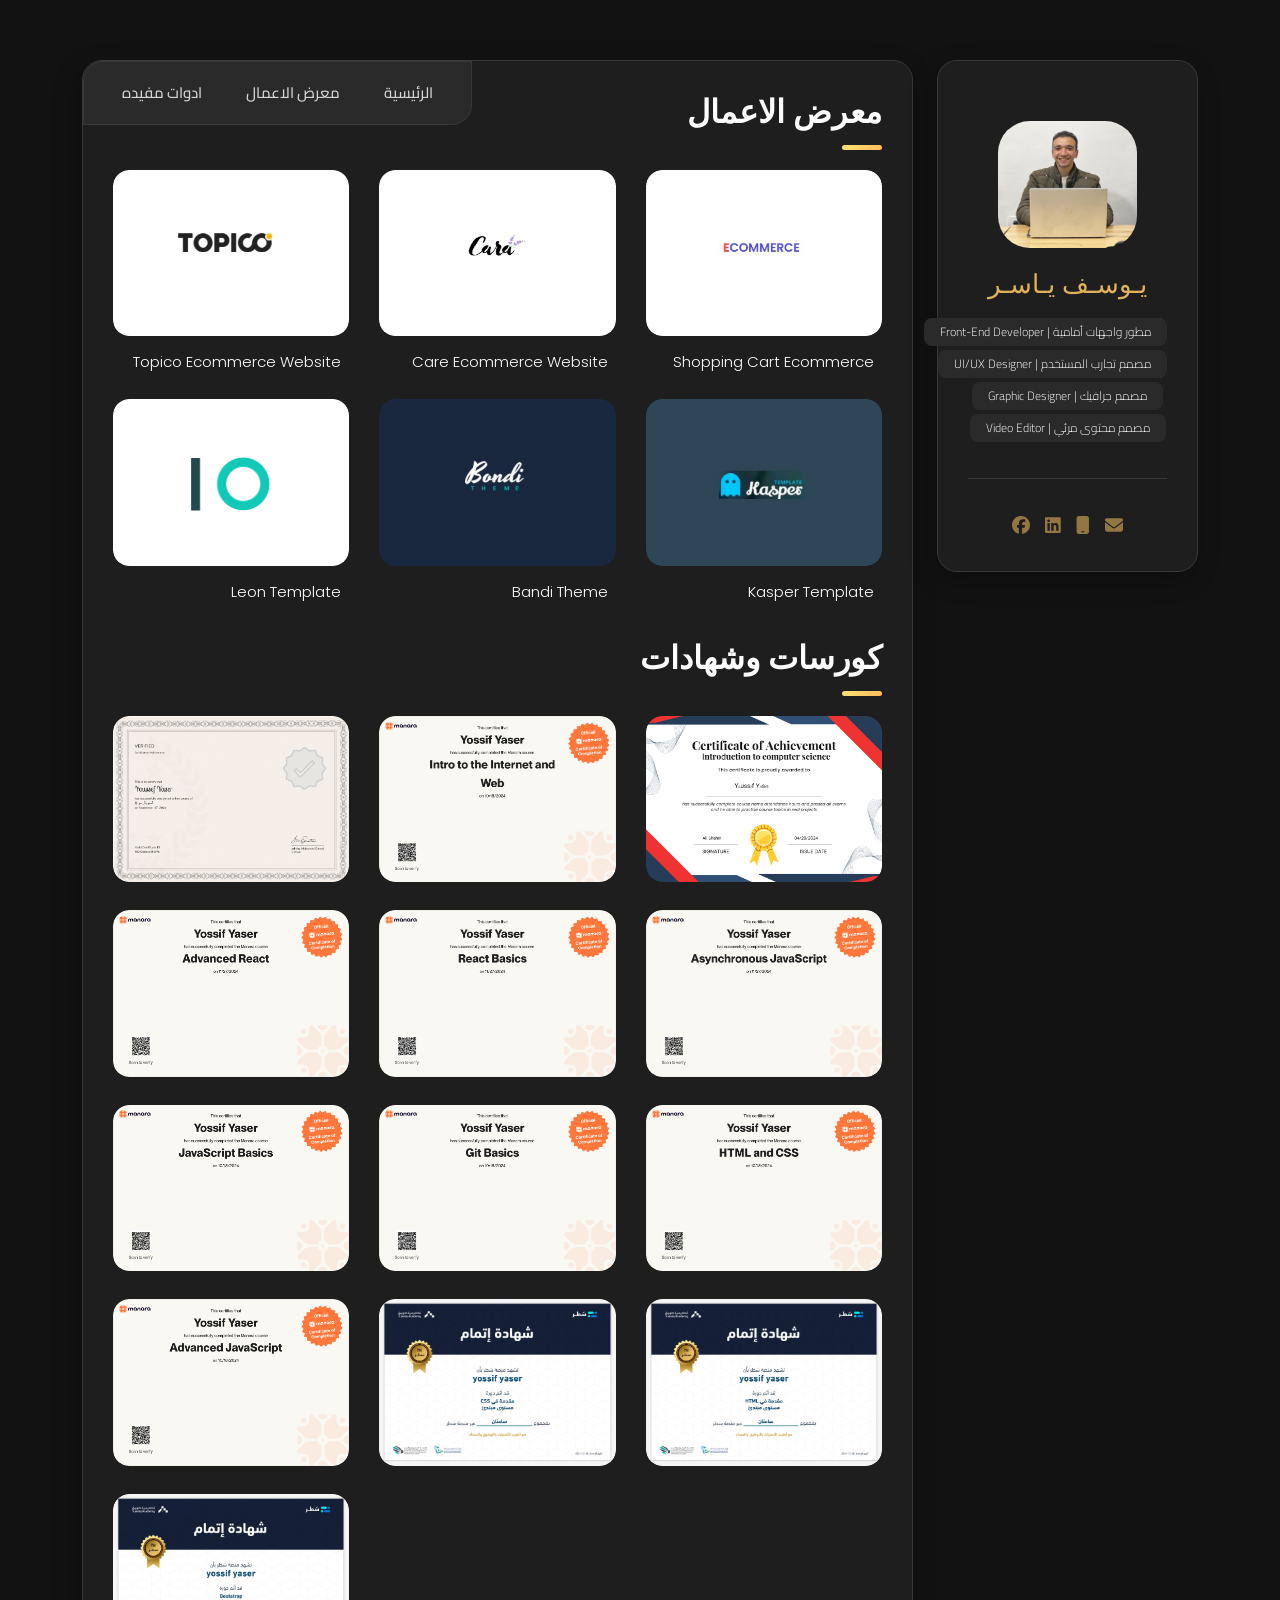
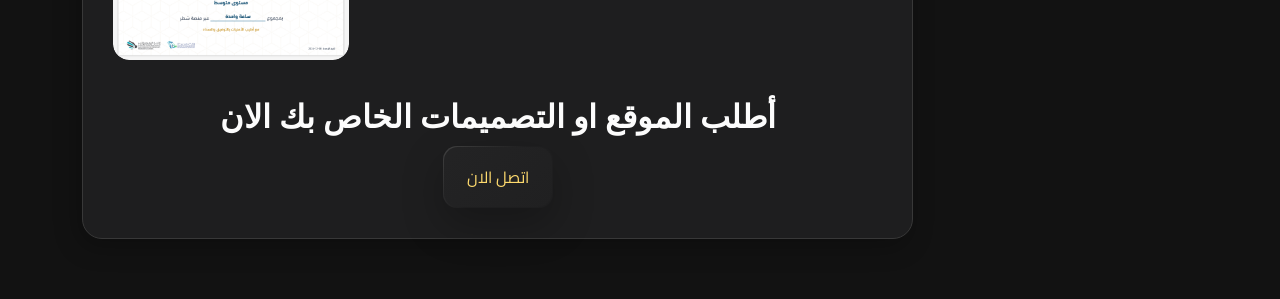
==== business.html @ 5dd6d11e "Add files via upload" ====
﻿<!DOCTYPE html>
<html lang="ar" dir="rtl">
  <head>
    <meta charset="utf-8" />
    <title>Yossif Yaser | معرض الاعمال</title>

    <!-- Google tag (gtag.js) -->
    <script
      async
      src="https://www.googletagmanager.com/gtag/js?id=G-1BY23PVXMT"
    ></script>
    <script>
      window.dataLayer = window.dataLayer || [];

      function gtag() {
        dataLayer.push(arguments);
      }
      gtag("js", new Date());
      gtag("config", "G-1BY23PVXMT");
    </script>
    <!-- Meta Data -->
    <meta http-equiv="X-UA-Compatible" content="IE=edge" />
    <meta
      name="viewport"
      content="width=device-width, initial-scale=1, shrink-to-fit=no"
    />
    <meta name="format-detection" content="telephone=no" />
    <meta name="format-detection" content="address=no" />
    <meta name="author" content="ArtTemplate" />
    <meta name="description" content="vCard" />

    <!-- Open Graph data -->
    <meta property="og:title" content="ArtTemplate" />
    <meta property="og:type" content="website" />
    <meta property="og:url" content="your url website" />
    <meta property="og:image" content="assets/images/social.jpg" />
    <meta property="og:description" content="vCard" />
    <meta property="og:site_name" content="vCard" />

    <!-- Styles -->
    <link
      rel="stylesheet"
      type="text/css"
      href="assets/styles/vendors/bootstrap.rtl.min.css"
    />
    <link rel="stylesheet" type="text/css" href="assets/styles/style.css" />
    <link rel="stylesheet" type="text/css" href="assets/styles/style-rtl.css" />
    <link rel="stylesheet" href="assets/styles/all.css" />
    <link
      rel="shortcut icon"
      href="images/IMG-20240228-WA0059.jpg"
      type="image/x-icon"
    />

    <link rel="preconnect" href="https://fonts.googleapis.com" />
    <link rel="preconnect" href="https://fonts.gstatic.com" crossorigin />
    <link
      href="https://fonts.googleapis.com/css2?family=Cairo:wght@200..1000&display=swap"
      rel="stylesheet"
    />

    <style>
      * {
        font-family: "Cairo", sans-serif;
        font-optical-sizing: auto;
        font-weight: 600;
        font-style: normal;
        font-variation-settings: "slnt" 0;
      }
    </style>
  </head>
  <body>
    <main class="main">
      <div class="container gutter-top gutter-bottom">
        <div class="row sticky-parent">
          <!-- Sidebar -->
          <aside class="col-12 col-md-12 col-xl-3">
            <div class="sidebar box-outer sticky-column">
              <!-- My photo -->
              <div class="sidebar__base-info">
                <figure class="avatar-box">
                  <img src="images/IMG-20240228-WA0059.jpg" alt="يوسف ياسر" />
                </figure>

                <div class="text-xl-center">
                  <h3
                    class="title title--h3 sidebar__name"
                    style="color: #e0b25c"
                  >
                    يـوسـف يـاسـر
                  </h3>
                  <div class="badge mb-1">
                    مطور واجهات أمامية | Front-End Developer
                  </div>
                  <div class="badge mb-1">
                    مصمم تجارب المستخدم | UI/UX Designer
                  </div>
                  <div class="badge mb-1">مصمم جرافيك | Graphic Designer</div>
                  <div class="badge mb-1">مصمم محتوى مرئي | Video Editor</div>
                </div>
                <button
                  class="btn btn--small btn--icon-right sidebar__btn js-btn-toggle"
                >
                  <span> عرض الروابط </span>
                  <i class="fa-solid fa-chevron-down"></i>
                </button>
              </div>

              <div class="sidebar__additional-info js-show">
                <div class="separation"></div>
                <!-- <div class="separation d-xl-none"></div> -->
                <!-- Social -->
                <div class="social">
                  <a class="social__link" href="mailto:jyossif07@gmail.com"
                    ><i class="fa-solid fa-envelope" style="color: #e0b25c"></i
                  ></a>
                  <a class="social__link" href="https://wa.link/6zoz9a"
                    ><i class="fa-solid fa-mobile" style="color: #e0b25c"></i
                  ></a>
                  <a
                    class="social__link"
                    href="https://www.linkedin.com/in/youssef-yaser-16474a268/"
                    ><i class="fa-brands fa-linkedin" style="color: #e0b25c"></i
                  ></a>
                  <a
                    class="social__link"
                    href="https://www.facebook.com/profile.php?id=61563983884343"
                    ><i
                      class="fa-brands fa-facebook"
                      style="color: #e0b25c"
                    ></i>
                  </a>
                </div>
              </div>
            </div>
          </aside>

          <!-- Content -->
          <div class="col-12 col-md-12 col-xl-9">
            <div class="box-outer">
              <!-- Menu -->
              <div class="nav-container">
                <ul class="nav">
                  <li class="nav__item"><a href="index.html">الرئيسية</a></li>
                  <li class="nav__item">
                    <a href="business.html">معرض الاعمال</a>
                  </li>
                  <li class="nav__item">
                    <a href="useful.html">ادوات مفيده</a>
                  </li>
                  <!-- <li class="nav__item"><a href="blog.html">المدونة</a></li> -->
                </ul>
              </div>

              <!-- About -->
              <div class="pb-0 pb-sm-2">
                <h1 class="title title--h1 title__separate">معرض الاعمال</h1>
                <div
                  class="gallery-grid js-masonry js-filter-container"
                  style="position: relative; height: 761.952px"
                >
                  <div
                    class="gutter-sizer"
                    style="position: absolute; left: 0px; top: 0px"
                  ></div>
                  <!-- Item 1 -->
                  <div class="gallery-grid__item category-design">
                    <a
                      href="https://youssefyaser11.github.io/Topico-Ecommerce-Website/"
                    >
                      <div class="gallery-grid__image-wrap">
                        <img
                          class="gallery-grid__image cover ls-is-cached lazyloaded"
                          src="images/Screenshot_25-11-2024_152936_youssefyaser11.github.io.jpeg"
                          alt="Topico Ecommerce Website"
                        />
                      </div>
                      <div class="gallery-grid__caption">
                        <h3 class="title gallery-grid__title">
                          Topico Ecommerce Website
                        </h3>
                      </div>
                    </a>
                  </div>
                  <!-- Item 1 -->
                  <div class="gallery-grid__item category-design">
                    <a
                      href="https://youssefyaser11.github.io/e-commerce-website-/"
                    >
                      <div class="gallery-grid__image-wrap">
                        <img
                          class="gallery-grid__image cover ls-is-cached lazyloaded"
                          src="./images/logo.png"
                          alt="Care E-commerce Website"
                        />
                      </div>
                      <div class="gallery-grid__caption">
                        <h3 class="title gallery-grid__title">
                          Care Ecommerce Website
                        </h3>
                      </div>
                    </a>
                  </div>
                  <!-- Item 1 -->
                  <div class="gallery-grid__item category-design">
                    <a href="https://youssefyaser11.github.io/shopping-cart/">
                      <div class="gallery-grid__image-wrap">
                        <img
                          class="gallery-grid__image cover ls-is-cached lazyloaded"
                          src="./images/Screenshot_25-11-2024_153836_youssefyaser11.github.io.jpeg"
                          alt="Shopping Cart Ecommerce"
                        />
                      </div>
                      <div class="gallery-grid__caption">
                        <h3 class="title gallery-grid__title">
                          Shopping Cart Ecommerce
                        </h3>
                      </div>
                    </a>
                  </div>
                  <!-- Item 1 -->
                  <div class="gallery-grid__item category-design">
                    <a
                      href="https://youssefyaser11.github.io/Html-and-Css-template-one/"
                    >
                      <div class="gallery-grid__image-wrap">
                        <img
                          class="gallery-grid__image cover ls-is-cached lazyloaded"
                          src="./images/lofago.png"
                          alt="Leon Template"
                        />
                      </div>
                      <div class="gallery-grid__caption">
                        <h3 class="title gallery-grid__title">Leon Template</h3>
                      </div>
                    </a>
                  </div>
                  <!-- Item 1 -->
                  <div class="gallery-grid__item category-design">
                    <a
                      href="https://youssefyaser11.github.io/Template-With-Bootstrap/"
                    >
                      <div class="gallery-grid__image-wrap">
                        <img
                          class="gallery-grid__image cover ls-is-cached lazyloaded"
                          src="./images/Screenshot_8-12-2024_19555_youssefyaser11.github.io.jpeg"
                          alt="Bandi Theme"
                        />
                      </div>
                      <div class="gallery-grid__caption">
                        <h3 class="title gallery-grid__title">Bandi Theme</h3>
                      </div>
                    </a>
                  </div>
                  <!-- Item 1 -->
                  <div class="gallery-grid__item category-design">
                    <a
                      href="https://youssefyaser11.github.io/Html-and-Css-template-two/"
                    >
                      <div class="gallery-grid__image-wrap">
                        <img
                          class="gallery-grid__image cover ls-is-cached lazyloaded"
                          src="./images/Screenshot_8-12-2024_20020_youssefyaser11.github.io.jpeg"
                          alt="Kasper Template"
                        />
                      </div>
                      <div class="gallery-grid__caption">
                        <h3 class="title gallery-grid__title">
                          Kasper Template
                        </h3>
                      </div>
                    </a>
                  </div>
                </div>
              </div>
              <!-- About -->
              <div class="pb-0 pb-sm-2">
                <h1 class="title title--h1 title__separate">كورسات وشهادات</h1>
                <div
                  class="gallery-grid js-masonry js-filter-container"
                  style="position: relative; height: 761.952px"
                >
                  <div
                    class="gutter-sizer"
                    style="position: absolute; left: 0px; top: 0px"
                  ></div>
                  <!-- Item 1 -->
                  <div class="gallery-grid__item category-design">
                    <a
                      href="images/certificate-1726600254371.jpg"
                      download="true"
                    >
                      <div class="gallery-grid__image-wrap">
                        <img
                          class="gallery-grid__image cover ls-is-cached lazyloaded"
                          src="images/certificate-1726600254371.jpg"
                          alt=""
                        />
                      </div>
                    </a>
                  </div>
                  <!-- Item 1 -->
                  <div class="gallery-grid__item category-design">
                    <a
                      href="images/1729257562-324B573177D714D7.png"
                      download="true"
                    >
                      <div class="gallery-grid__image-wrap">
                        <img
                          class="gallery-grid__image cover ls-is-cached lazyloaded"
                          src="images/1729257562-324B573177D714D7.png"
                          alt=""
                        />
                      </div>
                    </a>
                  </div>
                  <!-- Item 1 -->
                  <div class="gallery-grid__item category-design">
                    <a href="images/Cetificate.jpg.png" download="true">
                      <div class="gallery-grid__image-wrap">
                        <img
                          class="gallery-grid__image cover ls-is-cached lazyloaded"
                          src="images/Cetificate.jpg.png"
                          alt=""
                        />
                      </div>
                    </a>
                  </div>
                  <!-- Item 1 -->
                  <div class="gallery-grid__item category-design">
                    <a
                      href="images/1732730829-D4204AC3B4FE99E3.png"
                      download="true"
                    >
                      <div class="gallery-grid__image-wrap">
                        <img
                          class="gallery-grid__image cover ls-is-cached lazyloaded"
                          src="images/1732730829-D4204AC3B4FE99E3.png"
                          alt=""
                        />
                      </div>
                    </a>
                  </div>
                  <!-- Item 1 -->
                  <div class="gallery-grid__item category-design">
                    <a
                      href="images/1732730836-D8220F4CFAC48092.png"
                      download="true"
                    >
                      <div class="gallery-grid__image-wrap">
                        <img
                          class="gallery-grid__image cover ls-is-cached lazyloaded"
                          src="images/1732730836-D8220F4CFAC48092.png"
                          alt=""
                        />
                      </div>
                    </a>
                  </div>
                  <!-- Item 1 -->
                  <div class="gallery-grid__item category-design">
                    <a
                      href="images/1732730844-80A70A3ACD04CD51.png"
                      download="true"
                    >
                      <div class="gallery-grid__image-wrap">
                        <img
                          class="gallery-grid__image cover ls-is-cached lazyloaded"
                          src="images/1732730844-80A70A3ACD04CD51.png"
                          alt=""
                        />
                      </div>
                    </a>
                  </div>
                  <!-- Item 1 -->
                  <div class="gallery-grid__item category-design">
                    <a
                      href="images/1732730850-55E0F701FCB40806.png"
                      download="true"
                    >
                      <div class="gallery-grid__image-wrap">
                        <img
                          class="gallery-grid__image cover ls-is-cached lazyloaded"
                          src="images/1732730850-55E0F701FCB40806.png"
                          alt=""
                        />
                      </div>
                    </a>
                  </div>
                  <!-- Item 1 -->
                  <div class="gallery-grid__item category-design">
                    <a
                      href="images/1732730859-5D35369997E27829.png"
                      download="true"
                    >
                      <div class="gallery-grid__image-wrap">
                        <img
                          class="gallery-grid__image cover ls-is-cached lazyloaded"
                          src="images/1732730859-5D35369997E27829.png"
                          alt=""
                        />
                      </div>
                    </a>
                  </div>
                  <!-- Item 1 -->
                  <div class="gallery-grid__item category-design">
                    <a
                      href="images/1732730865-9D73D9E335749D7F.png"
                      download="true"
                    >
                      <div class="gallery-grid__image-wrap">
                        <img
                          class="gallery-grid__image cover ls-is-cached lazyloaded"
                          src="images/1732730865-9D73D9E335749D7F.png"
                          alt=""
                        />
                      </div>
                    </a>
                  </div>
                  <!-- Item 1 -->
                  <div class="gallery-grid__item category-design">
                    <a
                      href="images/1732733032-557DEE698CDEE76F.png"
                      download="true"
                    >
                      <div class="gallery-grid__image-wrap">
                        <img
                          class="gallery-grid__image cover ls-is-cached lazyloaded"
                          src="images/1732733032-557DEE698CDEE76F.png"
                          alt=""
                        />
                      </div>
                    </a>
                  </div>
                  <!-- Item 1 -->
                  <div class="gallery-grid__item category-design">
                    <a href="images/certificate (1).png" download="true">
                      <div class="gallery-grid__image-wrap">
                        <img
                          class="gallery-grid__image cover ls-is-cached lazyloaded"
                          src="images/certificate (1).png"
                          alt=""
                        />
                      </div>
                    </a>
                  </div>
                  <!-- Item 1 -->
                  <div class="gallery-grid__item category-design">
                    <a href="images/certificate (2).png" download="true">
                      <div class="gallery-grid__image-wrap">
                        <img
                          class="gallery-grid__image cover ls-is-cached lazyloaded"
                          src="images/certificate (2).png"
                          alt=""
                        />
                      </div>
                    </a>
                  </div>
                  <!-- Item 1 -->
                  <div class="gallery-grid__item category-design">
                    <a href="images/certificate.png" download="true">
                      <div class="gallery-grid__image-wrap">
                        <img
                          class="gallery-grid__image cover ls-is-cached lazyloaded"
                          src="images/certificate.png"
                          alt=""
                        />
                      </div>
                    </a>
                  </div>
                </div>
              </div>
              <section class="order section__spacing text-center reveal">
                <div class="container">
                  <div class="content">
                    <h2 class="heading mb-2 font-family-bold">
                      أطلب الموقع او التصميمات الخاص بك الان
                    </h2>
                    <a href="https://wa.link/6zoz9a" class="btn">اتصل الان</a>
                  </div>
                </div>
              </section>
            </div>
          </div>
        </div>
      </div>
    </main>
    <!-- JavaScripts -->
    <script src="assets/js/jquery-3.4.1.min.js"></script>
    <script src="assets/js/plugins.min.js"></script>
    <script src="assets/js/common.js"></script>
    <script src="assets/js/all.min.js"></script>
  </body>
</html>
---- assets/styles/style.css ----
/* ------------------------------------------------
 Author: ArtStyles (Art)
 
 Template Name: vCard
 version: 1.1.0
------------------------------------------------ */

/* ------------------------------------------------
 
 - Vendors
 - Font Icons
 - Variables
 - General Styles
 - Typography
 - Form
 - Button
 - Sidebar
 - Sections
 - Navbar
 - Popup
 - Cases
 - Clients
 - Contact
 - Portfolio
 - News
 - Single news
 - Single project
 - Testimonials
 - Timeline
 - Footer
 - Other
 
------------------------------------------------ */

@import url("vendors/swiper.min.css");
@import url("vendors/simplebar.min.css");
@import url("vendors/magnific-popup.css");
@import url("vendors/photoswipe.css");
@import url("vendors/default-skin.css");
@import url("../icons/style-custome-icons.css");
@import url("../icons/feather.css");
@import url("https://fonts.googleapis.com/css2?family=Poppins:wght@300;400;500;600&display=swap");
:root {
    --font-family: 'Poppins', sans-serif;
    --font-base-size: 15px;
    --font-mobile-size: 14px;
    --color-heading: #FCFCFC;
    --color-paragraph: #D6D6D6;
    --color-border: #383838;
    --color-bg: #121212;
    --color-surface-1: #1e1e1f;
    --color-surface-2: #2a2a2b;
    --color-surface-3: #202021;
    --color-accent: #FFDB6E;
    --color-error: #B84C4C;
    --color-gradient: linear-gradient(137.84deg, #FFDB6E 26.31%, #FFBC5E 93.75%);
    --color-gradient-soft: linear-gradient(135deg, rgba(255, 218, 109, 0.0375) 0%, rgba(255, 189, 94, 0) 100%), #1E1E1F;
    --color-gradient-text: linear-gradient(90deg, #FFDB6E, #FFBC5E);
    --color-gradient-border: linear-gradient(155deg, #FFDA6D 0%, rgba(255, 191, 96, 0) 50%);
    --color-gradient-border-gray: linear-gradient(135deg, #404040 0%, rgba(64, 64, 64, 0) 48.44%);
    --color-gradient-gray: linear-gradient(137.84deg, #3F3F40 2.69%, #303030 93.75%);
    --color-gradient-icon: linear-gradient(135deg, rgba(255, 218, 109, 0.25) 0%, rgba(255, 189, 94, 0) 59.86%), #202021;
    --color-btn: linear-gradient(135deg, rgba(45, 45, 46, 0.25) 0%, rgba(27, 27, 28, 0) 100%), #202021;
    --box-shadow-24: -4px 8px 24px rgba(0, 0, 0, 0.25);
    --box-shadow-30: 0px 16px 30px rgba(0, 0, 0, 0.25);
    --box-shadow-40: 0px 16px 40px rgba(0, 0, 0, 0.25);
    --box-shadow-50: 0px 25px 50px rgba(0, 0, 0, 0.15);
    --box-shadow-80: 0px 24px 80px rgba(0, 0, 0, 0.7);
    --radius-32: 32px;
    --radius-20: 20px;
    --radius-18: 18px;
    --radius-16: 16px;
    --radius-14: 14px;
    --radius-12: 12px;
    --radius-8: 8px;
}

/* -----------------------------------------------------------------
    - General Styles
----------------------------------------------------------------- */

*,
::before,
::after {
    background-repeat: no-repeat;
    -webkit-box-sizing: border-box;
    box-sizing: border-box;
}

html {
    -webkit-overflow-scrolling: touch;
    -webkit-box-sizing: border-box;
    box-sizing: border-box;
}

body,
html {
    font-size: 1rem;
    -webkit-text-size-adjust: 100%;
}

body {
    background-color: var(--color-bg);
    color: var(--color-paragraph);
    font-family: var(--font-family);
    font-size: var(--font-base-size);
    font-weight: 300;
    line-height: 1.65;
    min-height: 100vh;
    overflow-x: hidden;
    -ms-overflow-style: scrollbar;
    -webkit-font-smoothing: antialiased;
}

@media only screen and (max-width: 580px) {
    body {
        font-size: var(--font-mobile-size);
        line-height: 1.6;
    }
}

html.is-scroll-disabled body {
    height: 100vh;
    overflow: hidden;
}

@media all and (-ms-high-contrast: none),
(-ms-high-contrast: active) {
    html.is-scroll-disabled {
        overflow: hidden;
    }
}

.no-scroll {
    overflow: hidden;
    -ms-overflow-style: none;
}

.no-scroll-height {
    overflow-x: hidden;
}

.svg-defs {
    position: absolute;
    height: 0;
    width: 0;
}

img {
    max-width: 100%;
    -webkit-user-select: none;
    -moz-user-select: none;
    -ms-user-select: none;
    user-select: none;
}

figure {
    margin: 0;
}

iframe {
    background-color: var(--color-bg);
    border: 0;
    display: block;
    height: 100%;
    width: 100%;
}

.cover {
    -o-object-fit: cover;
    object-fit: cover;
    -o-object-position: center;
    object-position: center;
    font-family: 'object-fit: cover; object-position: center;';
    height: 100%;
    width: 100%;
}

::-moz-selection {
    background: transparent;
    color: var(--color-accent);
}

::selection {
    background: transparent;
    color: var(--color-accent);
}

.scroll-line {
    background: var(--color-gradient);
    height: 0.1875rem;
    position: fixed;
    top: 0;
    width: 0;
    z-index: 3;
}

/* -----------------------------------------------------------------
    - Typography
----------------------------------------------------------------- */

h1,
h2,
h3,
h4,
h5,
h6 {
    color: var(--color-heading);
    font-family: var(--font-family);
    font-weight: 600;
    line-height: 1.3;
}

.title--h1 {
    font-size: 2rem;
    margin-bottom: 1.0625rem;
}

@media only screen and (max-width: 580px) {
    .title--h1 {
        font-size: 1.5rem;
    }
}

.title--h2 {
    font-size: 1.5rem;
    margin-bottom: 1.25rem;
}

@media only screen and (max-width: 580px) {
    .title--h2 {
        font-size: 1.125rem;
    }
}

.title--h3 {
    font-size: 1.125rem;
    margin-bottom: 0.5rem;
}

@media only screen and (max-width: 580px) {
    .title--h3 {
        font-size: 1rem;
    }
}

.title--h4 {
    font-size: 1rem;
    margin-bottom: 0.8125rem;
    font-weight: 500;
}

@media only screen and (max-width: 580px) {
    .title--h4 {
        font-size: 0.875rem;
    }
}

.title--h5 {
    font-size: 0.875rem;
}

@media only screen and (max-width: 580px) {
    .title--h5 {
        font-size: 0.75rem;
    }
}

.title--h6 {
    font-size: 0.75rem;
}

@media only screen and (max-width: 580px) {
    .title--h6 {
        font-size: 0.625rem;
    }
}

.title--center {
    text-align: center;
}

.title--tone {
    background: var(--color-gradient-text);
    -webkit-background-clip: text;
    background-clip: text;
    -webkit-text-fill-color: transparent;
}

.title-icon {
    margin-right: 0.5rem;
    margin-top: -0.25rem;
    height: 2.5rem;
    width: 2.5rem;
}

@media only screen and (max-width: 580px) {
    .title-icon {
        height: 2.08333rem;
        width: 2.08333rem;
    }
}

.title__separate {
    margin-bottom: 2.3125rem;
    position: relative;
}

.title__separate::before {
    content: '';
    background: var(--color-gradient);
    border-radius: 0.5rem;
    height: 0.3125rem;
    position: absolute;
    bottom: -1.0625rem;
    left: 0;
    width: 2.5rem;
    z-index: 1;
}

@media only screen and (max-width: 580px) {
    .title__separate {
        margin-bottom: 1.5rem;
    }
    .title__separate::before {
        height: 0.1875rem;
        bottom: -0.625rem;
        width: 1.875rem;
    }
}

.overhead {
    color: var(--color-paragraph);
    font-size: 0.75rem;
    font-weight: 400;
    display: block;
    opacity: .7;
    text-transform: uppercase;
}

@media only screen and (max-width: 580px) {
    .overhead {
        font-size: 0.6875rem;
    }
}

.text-overflow {
    display: block;
    text-overflow: ellipsis;
    overflow: hidden;
    white-space: nowrap;
}

.block-quote {
    font-size: 1.25rem;
    font-weight: 400;
    font-style: italic;
    margin: 1.8125rem 0;
    position: relative;
    line-height: 1.6;
}

@media only screen and (max-width: 991px) {
    .block-quote {
        padding-left: 3.8125rem;
    }
}

@media only screen and (max-width: 580px) {
    .block-quote {
        font-size: 1.125rem;
        margin: 1rem 0;
        padding-left: 0;
        padding-top: 2.8125rem;
    }
    .block-quote p {
        margin-bottom: 0.5rem;
    }
}

.block-quote::before {
    background-image: url(../icons/icon-quote.svg);
    background-repeat: no-repeat;
    background-position: center;
    background-size: cover;
    content: '';
    height: 1.125rem;
    margin: 0 auto;
    position: absolute;
    top: 0.5rem;
    left: -3.125rem;
    width: 1.6875rem;
}

@media only screen and (max-width: 991px) {
    .block-quote::before {
        left: 0;
    }
}

.block-quote__author {
    font-size: 0.875rem;
    font-style: normal;
    display: block;
    margin-top: 0.5625rem;
    padding-left: 3rem;
    position: relative;
}

@media only screen and (max-width: 580px) {
    .block-quote__author {
        font-size: 0.875rem;
        margin-top: 0;
        padding-left: 2rem;
    }
}

.block-quote__author::before {
    content: '';
    background-color: var(--color-heading);
    height: 0.0625rem;
    margin-bottom: auto;
    margin-top: auto;
    position: absolute;
    top: 0;
    bottom: 0;
    left: 0;
    width: 2rem;
}

@media only screen and (max-width: 580px) {
    .block-quote__author::before {
        width: 1rem;
    }
}

a {
    color: var(--color-accent);
    cursor: pointer;
    text-decoration: none;
}

a:hover {
    outline: none;
}

a.decoration--none {
    text-decoration: none;
}

a.link-gradient {
    background: var(--color-gradient-text);
    -webkit-background-clip: text;
    background-clip: text;
    -webkit-text-fill-color: transparent;
    -webkit-text-decoration-skip: objects;
}

.description {
    color: var(--color-paragraph);
    margin-bottom: 1.875rem;
}

.foreword {
    font-size: 1.125rem;
}

/* Badges */

.badge {
    background: var(--color-surface-2);
    font-size: 0.75rem;
    font-weight: 300;
    border-radius: var(--radius-8);
    padding: 0.5rem 1rem;
}

@media only screen and (max-width: 580px) {
    .badge {
        font-size: 0.6875rem;
        padding: 0.375rem 0.75rem;
    }
}

/* -----------------------------------------------------------------
    - Form
----------------------------------------------------------------- */

.input,
.textarea,
select,
.custom-select {
    background-color: transparent;
    border: 1px solid var(--color-border);
    border-radius: var(--radius-14);
    -webkit-box-shadow: none;
    box-shadow: none;
    color: var(--color-heading);
    font-size: inherit;
    height: auto;
    padding: 0.875rem 1.375rem 0.8125rem;
    position: relative;
    width: 100%;
    -webkit-appearance: none;
    -moz-appearance: none;
    appearance: none;
}

@media only screen and (max-width: 580px) {
    .input,
    .textarea,
    select,
    .custom-select {
        padding: 0.8125rem 1.375rem 0.75rem;
    }
}

.input:focus,
.textarea:focus,
select:focus,
.custom-select:focus {
    background-color: transparent;
    border-color: var(--color-accent);
    color: var(--color-heading);
    -webkit-box-shadow: none;
    box-shadow: none;
    outline: none;
}

.input {
    line-height: inherit;
}

@media all and (-ms-high-contrast: none),
(-ms-high-contrast: active) {
    .input {
        line-height: 0;
    }
}

.input__icon {
    padding-left: 3.375rem;
}

@media only screen and (max-width: 580px) {
    .input__icon {
        padding-left: 2.8125rem;
    }
}

.textarea {
    border-radius: var(--radius-14);
    display: block;
    padding: 0.8125rem 1.1875rem;
    resize: none;
}

.form-group {
    margin-bottom: 2rem;
    position: relative;
}

@media only screen and (max-width: 580px) {
    .form-group {
        margin-bottom: 1.6875rem;
    }
}

.help-block {
    position: absolute;
    font-size: 0.75rem;
    line-height: 1.4;
    padding-top: 0.3125rem;
    padding-left: 0.375rem;
}

@media only screen and (max-width: 580px) {
    .help-block {
        font-size: 0.6875rem;
    }
}

.with-errors {
    color: var(--color-error);
}

.has-error input,
.has-error textarea,
.has-error input:focus,
.has-error textarea:focus {
    border-color: var(--color-error);
}

#validator-contact {
    font-size: 0.875rem;
    margin-top: 1rem;
}

.form-control::-webkit-input-placeholder {
    color: var(--color-paragraph);
    opacity: .5;
}

.form-control:-ms-input-placeholder {
    color: var(--color-paragraph);
    opacity: .5;
}

.form-control::-ms-input-placeholder {
    color: var(--color-paragraph);
    opacity: .5;
}

.form-control::placeholder {
    color: var(--color-paragraph);
    opacity: .5;
}

input:invalid,
textarea:invalid {
    outline: none !important;
}

.form-check-input {
    background: transparent;
    border-color: rgba(244, 244, 244, 0.15);
}

.form-check-input:checked {
    background-color: var(--color-accent);
    border-color: var(--color-accent);
}

.form-check-input:checked[type=checkbox] {
    background-image: url("data:image/svg+xml,%3csvg xmlns='http://www.w3.org/2000/svg' viewBox='0 0 20 20'%3e%3cpath fill='none' stroke='%23000' stroke-linecap='round' stroke-linejoin='round' stroke-width='3' d='M6 10l3 3l6-6'/%3e%3c/svg%3e") !important;
}

.form-check-input:checked[type=radio] {
    background-image: url("data:image/svg+xml,%3csvg xmlns='http://www.w3.org/2000/svg' viewBox='-4 -4 8 8'%3e%3ccircle r='2' fill='%23000'/%3e%3c/svg%3e");
}

.form-check-input:focus {
    border-color: var(--color-paragraph);
    -webkit-box-shadow: 0 0 0 0.125rem rgba(244, 244, 244, 0.25);
    box-shadow: 0 0 0 0.125rem rgba(244, 244, 244, 0.25);
}

select,
.custom-select {
    background: url("data:image/svg+xml,%3csvg xmlns='http://www.w3.org/2000/svg' viewBox='0 0 4 5'%3e%3cpath fill='%23fff' d='M2 0L0 2h4zm0 5L0 3h4z'/%3e%3c/svg%3e") no-repeat right 0.1rem center/10px 16px;
}

.dropdown-menu {
    background: var(--color-surface-2);
    border: 1px solid var(--color-border);
    border-radius: var(--radius-12);
    -webkit-box-shadow: var(--box-shadow-50);
    box-shadow: var(--box-shadow-50);
    font-size: inherit;
}

.dropdown-menu::before {
    content: '';
    border-left: 0.375rem solid transparent;
    border-right: 0.375rem solid transparent;
    border-bottom: 0.375rem solid var(--color-border);
    height: 0;
    position: absolute;
    top: -0.375rem;
    left: 1.0625rem;
    width: 0;
}

.dropdown-item {
    color: var(--color-paragraph);
    font-weight: 300;
}

.dropdown-item:hover,
.dropdown-item:focus {
    background: var(--color-border);
    color: var(--color-paragraph);
}

.dropdown.dropup .dropdown-menu::before {
    border-left: 0.375rem solid transparent;
    border-right: 0.375rem solid transparent;
    border-top: 0.375rem solid var(--color-border);
    border-bottom: 0.375rem solid transparent;
    top: auto;
    bottom: -0.75rem;
}

.progress {
    display: block;
    background: transparent;
    font-size: 0.9375rem;
    margin-bottom: 1.5rem;
    height: auto;
}

@media only screen and (max-width: 580px) {
    .progress {
        font-size: 0.8125rem;
        margin-bottom: 1rem;
    }
}

.progress:last-child {
    margin-bottom: 0;
}

.progress-bar {
    background-color: var(--color-border);
    border-radius: var(--radius-16);
    height: 0.5rem;
    overflow: inherit;
    position: relative;
    width: 100%;
}

.progress-bar span {
    background: var(--color-gradient);
    border-radius: 1rem;
    display: block;
    overflow: hidden;
    position: relative;
    height: 0.5rem;
    width: 0%;
    -webkit-transition: width .6s ease-in-out;
    transition: width .6s ease-in-out;
    z-index: 1;
}

.progress .progress-text {
    margin-bottom: 0.5rem;
}

.progress .progress-text span {
    color: var(--color-heading);
    font-weight: 500;
}

.btn {
    background: var(--color-gradient-border-gray);
    border-radius: var(--radius-14);
    -webkit-box-shadow: var(--box-shadow-40);
    box-shadow: var(--box-shadow-40);
    border: 0;
    color: var(--color-accent);
    cursor: pointer;
    font-weight: 400;
    font-size: 1rem;
    line-height: initial;
    padding: 1rem 1.5rem;
    position: relative;
    -webkit-transition: all .4s ease-in-out;
    transition: all .4s ease-in-out;
    white-space: nowrap;
    z-index: 0;
}

.btn::before {
    content: '';
    position: absolute;
    top: 1px;
    right: 1px;
    bottom: 1px;
    left: 1px;
    background: var(--color-btn);
    border-radius: inherit;
    -webkit-transition: all .4s ease-in-out;
    transition: all .4s ease-in-out;
    z-index: -1;
}

.btn:hover {
    background: var(--color-gradient-border);
    color: var(--color-accent);
}

.btn:hover::before {
    background: var(--color-gradient-icon);
}

.btn:focus {
    -webkit-box-shadow: var(--box-shadow-40);
    box-shadow: var(--box-shadow-40);
}

.btn .font-icon {
    margin-right: 0.375rem;
}

.btn--small {
    -webkit-box-shadow: var(--box-shadow-30);
    box-shadow: var(--box-shadow-30);
    font-size: 0.75rem;
    padding: 0.625rem 1rem;
}

.btn--small:focus {
    -webkit-box-shadow: var(--box-shadow-30);
    box-shadow: var(--box-shadow-30);
}

.btn--icon-left i {
    margin-right: 0.5rem;
}

.btn--icon-right i {
    margin-left: 0.5rem;
}

@media only screen and (max-width: 580px) {
    .btn {
        font-size: 0.875rem;
        padding: 0.75rem 1.125rem;
    }
}

button:focus {
    outline: none;
}

/* -----------------------------------------------------------------
    - Sidebar
----------------------------------------------------------------- */

.sidebar {
    z-index: 10;
}

@media only screen and (max-width: 1200px) {
    .sidebar {
        margin-bottom: 1.875rem;
    }
}

@media only screen and (max-width: 580px) {
    .sidebar {
        margin-bottom: 1rem;
    }
}

@media only screen and (max-width: 1200px) {
    .sidebar__base-info {
        display: -webkit-box;
        display: -ms-flexbox;
        display: flex;
        -webkit-box-align: center;
        -ms-flex-align: center;
        align-items: center;
    }
    .sidebar__base-info>* {
        min-width: 0;
    }
}

@media only screen and (min-width: 1200px) {
    .sidebar__additional-info {
        display: block !important;
    }
}

@media only screen and (max-width: 1200px) {
    .sidebar__additional-info {
        display: none;
    }
}

@media only screen and (max-width: 1200px) {
    .sidebar__additional-info .details-info__item {
        -webkit-box-flex: 0;
        -ms-flex: 0 0 50%;
        flex: 0 0 50%;
    }
    .sidebar__additional-info .details-info__item:nth-last-child(2),
    .sidebar__additional-info .details-info__item:nth-last-child(1) {
        margin-bottom: 0;
    }
}

@media only screen and (max-width: 768px) {
    .sidebar__additional-info .details-info__item {
        margin-bottom: 1.25rem;
    }
    .sidebar__additional-info .details-info__item:nth-last-child(2) {
        margin-bottom: 1.25rem;
    }
    .sidebar__additional-info .details-info__item:nth-last-child(1) {
        margin-bottom: 0 !important;
    }
}

@media only screen and (max-width: 580px) {
    .sidebar__additional-info .details-info__item {
        -webkit-box-flex: 0;
        -ms-flex: 0 0 100%;
        flex: 0 0 100%;
    }
    .sidebar__additional-info .details-info__item:nth-last-child(2) {
        margin-bottom: 0.9375rem;
    }
    .sidebar__additional-info .details-info__item:nth-last-child(1) {
        margin-bottom: 0;
    }
}

.sidebar .avatar-box {
    background: var(--color-gradient-gray);
    border-radius: var(--radius-32);
    margin: 1.875rem 1.875rem 1.25rem;
    overflow: hidden;
    height: calc(100% - 3.75rem);
    width: calc(100% - 3.75rem);
    -webkit-transition: all .3s ease-in-out;
    transition: all .3s ease-in-out;
}

@media only screen and (max-width: 1200px) {
    .sidebar .avatar-box {
        -ms-flex-negative: 0;
        flex-shrink: 0;
        margin: 0 1.5rem 0 0;
        height: 7.5rem;
        width: 7.5rem;
    }
}

@media only screen and (max-width: 580px) {
    .sidebar .avatar-box {
        border-radius: var(--radius-20);
        margin: 0 1rem 0 0;
        height: 5rem;
        width: 5rem;
    }
}

.sidebar .avatar-box img {
    -o-object-fit: cover;
    object-fit: cover;
    height: 100%;
    width: 100%;
}

.sidebar__name {
    font-size: 1.625rem;
    font-weight: 500;
    margin-bottom: 1rem;
    position: relative;
}

@media only screen and (max-width: 580px) {
    .sidebar__name {
        font-size: 1.0625rem;
        margin-bottom: 0.625rem;
    }
}

.sidebar__btn {
    position: absolute;
    top: 0;
    right: 0;
    border-top-left-radius: 0;
    border-bottom-right-radius: 0;
    display: none;
}

@media only screen and (max-width: 1200px) {
    .sidebar__btn {
        display: block;
        padding: 0.625rem 1rem;
    }
}

@media only screen and (max-width: 580px) {
    .sidebar__btn {
        padding: 0.625rem;
    }
}

.sidebar__btn i {
    display: none;
}

@media only screen and (max-width: 580px) {
    .sidebar__btn i {
        display: block;
        margin: 0;
    }
    .sidebar__btn span {
        display: none;
    }
}

.contacts-block__info {
    -webkit-box-flex: 1;
    -ms-flex: 1;
    flex: 1;
}

/* Social */

.social {
    text-align: center;
}

.social__link {
    font-size: 1.125rem;
    color: var(--color-heading);
    -webkit-text-fill-color: inherit;
    opacity: .6;
    margin: 0 0.375rem;
}

@media only screen and (max-width: 580px) {
    .social__link {
        font-size: 1rem;
    }
}

.social__link:hover {
    color: inherit;
    opacity: 1;
    text-decoration: none;
}

@media only screen and (max-width: 1200px) {
    .social {
        text-align: left;
    }
}

.sticky-column {
    margin-top: 0;
    -webkit-transition: all .3s ease-in-out;
    transition: all .3s ease-in-out;
}

.sticky-column.is_stuck {
    margin-top: 1.875rem;
}

/* -----------------------------------------------------------------
    - Sections
----------------------------------------------------------------- */

@media (min-width: 1200px) {
    .container {
        max-width: 1140px;
    }
}

@media (min-width: 1300px) {
    .container {
        max-width: 1230px;
    }
}

@media (min-width: 1400px) {
    .container {
        max-width: 1290px;
    }
}

.box {
    background: var(--color-gradient-border);
    position: relative;
    z-index: 0;
}

.box::before {
    content: '';
    position: absolute;
    top: 1px;
    right: 1px;
    bottom: 1px;
    left: 1px;
    background: var(--color-gradient-soft);
    border-radius: inherit;
    z-index: -1;
}

.box--s2 {
    background: var(--color-gradient-border-gray);
}

.box--s2::before {
    background-image: var(--color-btn) !important;
    background-color: var(--color-surface-3) !important;
}

.box-outer {
    background-color: var(--color-surface-1);
    border: 1px solid var(--color-border);
    border-radius: var(--radius-20);
    -webkit-box-shadow: var(--box-shadow-24);
    box-shadow: var(--box-shadow-24);
    padding: 1.875rem;
    position: relative;
}

@media only screen and (max-width: 580px) {
    .box-outer {
        padding: 0.9375rem;
    }
}

.box-inner {
    border-radius: var(--radius-16);
    -webkit-box-shadow: var(--box-shadow-50);
    box-shadow: var(--box-shadow-50);
    padding: 1.875rem;
    margin-bottom: 1.875rem;
}

@media only screen and (max-width: 580px) {
    .box-inner {
        border-radius: var(--radius-14);
        -webkit-box-shadow: var(--box-shadow-30);
        box-shadow: var(--box-shadow-30);
        padding: 1.25rem;
        margin-bottom: 0.9375rem;
    }
}

.icon-box {
    font-size: 1.125rem;
    display: -webkit-inline-box;
    display: -ms-inline-flexbox;
    display: inline-flex;
    -webkit-box-align: center;
    -ms-flex-align: center;
    align-items: center;
    -webkit-box-pack: center;
    -ms-flex-pack: center;
    justify-content: center;
    border-radius: var(--radius-12);
    -webkit-box-shadow: var(--box-shadow-30);
    box-shadow: var(--box-shadow-30);
    line-height: 1;
    margin-right: 1rem;
    height: 3rem;
    width: 3rem;
}

.icon-box>* {
    min-width: 0;
}

.icon-box::before {
    background: var(--color-gradient-icon);
}

.icon-box .font-icon {
    background: var(--color-gradient-text);
    -webkit-background-clip: text;
    background-clip: text;
    -webkit-text-fill-color: transparent;
}

@media only screen and (max-width: 580px) {
    .icon-box {
        font-size: 1rem;
        border-radius: var(--radius-8);
        -webkit-box-shadow: var(--box-shadow-24);
        box-shadow: var(--box-shadow-24);
        height: 1.875rem;
        width: 1.875rem;
    }
}

.box-avatar {
    border-radius: var(--radius-18);
    -webkit-box-shadow: var(--box-shadow-30);
    box-shadow: var(--box-shadow-30);
    height: 5rem;
    width: 5rem;
}

.box-avatar::before {
    background: var(--color-gradient-gray);
}

.box-avatar img {
    -o-object-fit: cover;
    object-fit: cover;
}

.box-avatar--not-border {
    background: var(--color-gradient-gray);
}

.box-avatar--not-border::before {
    display: none;
}

@media only screen and (max-width: 580px) {
    .box-avatar {
        border-radius: var(--radius-14);
        -webkit-box-shadow: var(--box-shadow-24);
        box-shadow: var(--box-shadow-24);
        height: calc(5rem - 1.25rem);
        width: calc(5rem - 1.25rem);
    }
}

.separation {
    background: var(--color-border);
    margin: 2rem 0;
    height: 1px;
    width: 100%;
}

@media only screen and (max-width: 580px) {
    .separation {
        margin: 1rem 0;
    }
}

.js-image {
    background-size: cover;
    background-position: center;
    height: 100%;
    width: 100%;
}

.gutter-top {
    padding-top: 3.75rem;
}

@media only screen and (max-width: 580px) {
    .gutter-top {
        padding-top: 0.9375rem;
    }
}

.gutter-bottom {
    padding-bottom: 3.75rem;
}

@media only screen and (max-width: 580px) {
    .gutter-bottom {
        padding-bottom: 2.5rem;
    }
}

.noGutters-Top {
    margin-top: 0 !important;
}

.noGutters-Bottom {
    margin-bottom: 0 !important;
}

.noGutters-Left {
    margin-left: 0 !important;
}

.noGutters-Right {
    margin-right: 0 !important;
}

/* Details info */

.details-info {
    list-style: none;
    padding-left: 0;
    margin-bottom: 0.5rem;
}

@media only screen and (max-width: 1200px) {
    .details-info {
        display: -webkit-box;
        display: -ms-flexbox;
        display: flex;
        -ms-flex-wrap: wrap;
        flex-wrap: wrap;
        margin-bottom: 0;
    }
    .details-info>* {
        min-width: 0;
    }
}

@media only screen and (max-width: 768px) {
    .details-info {
        display: -webkit-box;
        display: -ms-flexbox;
        display: flex;
        -webkit-box-orient: vertical;
        -webkit-box-direction: normal;
        -ms-flex-direction: column;
        flex-direction: column;
        margin-bottom: 0.5rem;
        font-size: 1rem;
    }
    .details-info>* {
        min-width: 0;
    }
}

@media only screen and (max-width: 580px) {
    .details-info {
        font-size: 0.9375rem;
    }
}

.details-info--inline {
    display: -webkit-box;
    display: -ms-flexbox;
    display: flex;
    -webkit-box-orient: horizontal;
    -webkit-box-direction: normal;
    -ms-flex-direction: row;
    flex-direction: row;
    -ms-flex-wrap: wrap;
    flex-wrap: wrap;
}

.details-info--inline>* {
    min-width: 0;
}

.details-info__item {
    color: var(--color-heading);
    font-size: 0.875rem;
    display: -webkit-box;
    display: -ms-flexbox;
    display: flex;
    -webkit-box-align: center;
    -ms-flex-align: center;
    align-items: center;
    margin-bottom: 1.75rem;
    text-overflow: ellipsis;
    white-space: nowrap;
}

.details-info__item>* {
    min-width: 0;
}

@media only screen and (max-width: 580px) {
    .details-info__item {
        font-size: 0.8125rem;
        margin-bottom: 0.9375rem !important;
    }
}

.details-info__item a {
    color: var(--color-heading);
    -webkit-text-fill-color: inherit;
    text-decoration: none;
}

.details-info__item a:hover {
    color: var(--color-heading);
}

.details-info--inline .details-info__item {
    display: -webkit-inline-box;
    display: -ms-inline-flexbox;
    display: inline-flex;
    -webkit-box-align: center;
    -ms-flex-align: center;
    align-items: center;
    margin-right: 5rem;
}

.details-info--inline .details-info__item>* {
    min-width: 0;
}

.details-info--inline .details-info__item:last-child {
    margin-right: 0;
}

.details-info__info {
    -webkit-box-flex: 1;
    -ms-flex: 1;
    flex: 1;
}

/* -----------------------------------------------------------------
    - Navbar
----------------------------------------------------------------- */

.nav-container {
    background: var(--color-surface-2);
    border: 1px solid var(--color-border);
    border-radius: 0 var(--radius-20) 0 var(--radius-20);
    display: -webkit-box;
    display: -ms-flexbox;
    display: flex;
    -webkit-box-align: center;
    -ms-flex-align: center;
    align-items: center;
    -webkit-box-pack: end;
    -ms-flex-pack: end;
    justify-content: flex-end;
    height: 4rem;
    padding-right: 2.375rem;
    padding-left: 2.375rem;
    position: absolute;
    top: 0;
    right: 0;
    z-index: 1;
}

.nav-container>* {
    min-width: 0;
}

@media only screen and (max-width: 991px) {
    .nav-container {
        -webkit-backdrop-filter: blur(6px);
        backdrop-filter: blur(6px);
        background: rgba(43, 43, 44, 0.75);
        border-radius: var(--radius-20) var(--radius-20) 0 0;
        -webkit-box-shadow: var(--box-shadow-30);
        box-shadow: var(--box-shadow-30);
        display: -webkit-box;
        display: -ms-flexbox;
        display: flex;
        -webkit-box-align: center;
        -ms-flex-align: center;
        align-items: center;
        -webkit-box-pack: center;
        -ms-flex-pack: center;
        justify-content: center;
        position: fixed;
        top: auto;
        bottom: 0;
        left: 0;
        height: 3.8125rem;
        width: 100%;
        z-index: 1112;
    }
    .nav-container>* {
        min-width: 0;
    }
}

@media only screen and (max-width: 580px) {
    .nav-container {
        border-radius: var(--radius-12) var(--radius-12) 0 0;
        height: 3rem;
        padding-right: 1rem;
        padding-left: 1rem;
    }
}

@media only screen and (max-width: 991px) {
    .medium-zoom--opened .nav-container {
        z-index: 10;
    }
}

.nav {
    display: -webkit-box;
    display: -ms-flexbox;
    display: flex;
    -webkit-box-align: center;
    -ms-flex-align: center;
    align-items: center;
    -webkit-box-pack: center;
    -ms-flex-pack: center;
    justify-content: center;
    height: 100%;
    overflow: hidden;
}

.nav>* {
    min-width: 0;
}

@media only screen and (max-width: 768px) {
    .nav {
        font-size: 0.875rem;
    }
}

@media only screen and (max-width: 580px) {
    .nav {
        font-size: 0.6875rem;
    }
}

.nav__item {
    margin-right: 2.75rem;
}

@media only screen and (max-width: 991px) {
    .nav__item {
        margin-right: 2rem;
    }
}

@media only screen and (max-width: 580px) {
    .nav__item {
        margin-right: 1.25rem;
    }
}

.nav__item a {
    background: none;
    color: var(--color-paragraph);
    -webkit-text-fill-color: inherit;
    font-weight: 500;
    opacity: 1;
    -webkit-transition: all .3s ease-in-out;
    transition: all .3s ease-in-out;
}

.nav__item a:hover {
    opacity: .6;
    text-decoration: none;
}

.nav__item a.active {
    background: var(--color-gradient-text);
    -webkit-background-clip: text;
    background-clip: text;
    -webkit-text-fill-color: transparent;
}

.nav__item a.active:hover {
    opacity: 1;
}

.nav__item:last-child {
    margin-right: 0;
}

/* -----------------------------------------------------------------
    - Popup
----------------------------------------------------------------- */

.popup {
    background: var(--color-surface-1);
    border: 1px solid var(--color-border);
    border-radius: var(--radius-20);
    -webkit-box-shadow: var(--box-shadow-80);
    box-shadow: var(--box-shadow-80);
    margin: 1.25rem auto;
    padding: 1.875rem;
    position: relative;
    width: calc(100% - 1.875rem);
    max-width: 43.75rem;
}

@media only screen and (max-width: 580px) {
    .popup {
        border-radius: var(--radius-14);
        margin: 0.9375rem auto;
        padding: 0.9375rem;
        width: calc(100% - 0.9375rem);
    }
}

.mfp-bg {
    background: #0D0D0D;
    opacity: 0.7 !important;
}

.mfp-close {
    background: var(--color-surface-2) !important;
    border-radius: var(--radius-8);
    color: var(--color-heading) !important;
    font-family: 'feather';
    height: 2rem;
    right: 0.9375rem;
    top: 0.9375rem;
    text-indent: -99999px;
    width: 2rem;
}

.mfp-close::before {
    content: '\ea11';
    font-size: 1rem;
    display: -webkit-box;
    display: -ms-flexbox;
    display: flex;
    -webkit-box-align: center;
    -ms-flex-align: center;
    align-items: center;
    -webkit-box-pack: center;
    -ms-flex-pack: center;
    justify-content: center;
    position: absolute;
    top: 0;
    right: 0;
    bottom: 0;
    left: 0;
    text-indent: 0;
}

.mfp-close::before>* {
    min-width: 0;
}

.mfp-close:focus {
    right: 0.9375rem;
    top: 0.9375rem;
}

/* Zoom-in effect */

.mfp-zoom-in {
    /* animate in */
    /* animate out */
}

.mfp-zoom-in .mfp-with-anim {
    opacity: 0;
    -webkit-transition: all 0.2s ease-in-out;
    transition: all 0.2s ease-in-out;
    -webkit-transform: scale(0.8);
    transform: scale(0.8);
}

.mfp-zoom-in.mfp-bg {
    opacity: 0;
    -webkit-transition: all 0.3s ease-out;
    transition: all 0.3s ease-out;
}

.mfp-zoom-in.mfp-ready .mfp-with-anim {
    opacity: 1;
    -webkit-transform: scale(1);
    transform: scale(1);
}

.mfp-zoom-in.mfp-ready.mfp-bg {
    opacity: 0.8;
}

.mfp-zoom-in.mfp-removing .mfp-with-anim {
    -webkit-transform: scale(0.8);
    transform: scale(0.8);
    opacity: 0;
}

.mfp-zoom-in.mfp-removing.mfp-bg {
    opacity: 0;
}

/*  Move-horizontal effect */

.mfp-move-horizontal {
    /* animate in */
    /* animate out */
}

.mfp-move-horizontal .mfp-with-anim {
    opacity: 0;
    -webkit-transition: all 0.3s;
    transition: all 0.3s;
    -webkit-transform: translateX(-50px);
    transform: translateX(-50px);
}

.mfp-move-horizontal.mfp-bg {
    opacity: 0;
    -webkit-transition: all 0.3s;
    transition: all 0.3s;
}

.mfp-move-horizontal.mfp-ready .mfp-with-anim {
    opacity: 1;
    -webkit-transform: translateX(0);
    transform: translateX(0);
}

.mfp-move-horizontal.mfp-ready.mfp-bg {
    opacity: 0.8;
}

.mfp-move-horizontal.mfp-removing .mfp-with-anim {
    -webkit-transform: translateX(50px);
    transform: translateX(50px);
    opacity: 0;
}

.mfp-move-horizontal.mfp-removing.mfp-bg {
    opacity: 0;
}

/* Zoom-out effect */

.mfp-zoom-out {
    /* animate in */
    /* animate out */
}

.mfp-zoom-out .mfp-with-anim {
    opacity: 0;
    -webkit-transition: all 0.3s ease-in-out;
    transition: all 0.3s ease-in-out;
    -webkit-transform: scale(1.3);
    transform: scale(1.3);
}

.mfp-zoom-out.mfp-bg {
    opacity: 0;
    -webkit-transition: all 0.3s ease-out;
    transition: all 0.3s ease-out;
}

.mfp-zoom-out.mfp-ready .mfp-with-anim {
    opacity: 1;
    -webkit-transform: scale(1);
    transform: scale(1);
}

.mfp-zoom-out.mfp-ready.mfp-bg {
    opacity: 0.8;
}

.mfp-zoom-out.mfp-removing .mfp-with-anim {
    -webkit-transform: scale(1.3);
    transform: scale(1.3);
    opacity: 0;
}

.mfp-zoom-out.mfp-removing.mfp-bg {
    opacity: 0;
}

/* -----------------------------------------------------------------
    - Cases
----------------------------------------------------------------- */

.case-item {
    display: -webkit-box;
    display: -ms-flexbox;
    display: flex;
    height: calc(100% - 1.25rem);
    padding-bottom: 1.25rem;
    position: relative;
}

.case-item>* {
    min-width: 0;
}

@media only screen and (max-width: 580px) {
    .case-item {
        display: -webkit-box;
        display: -ms-flexbox;
        display: flex;
        -webkit-box-orient: vertical;
        -webkit-box-direction: normal;
        -ms-flex-direction: column;
        flex-direction: column;
        -webkit-box-align: center;
        -ms-flex-align: center;
        align-items: center;
        text-align: center;
    }
    .case-item>* {
        min-width: 0;
    }
}

.case-item__icon {
    margin-right: 1rem;
    height: 2.5rem;
    width: 2.5rem;
}

@media only screen and (max-width: 580px) {
    .case-item__icon {
        margin-right: 0;
        margin-bottom: 0.8125rem;
    }
}

.case-item div {
    -webkit-box-flex: 1;
    -ms-flex: 1;
    flex: 1;
}

.case-item__caption:last-child {
    margin-bottom: 0;
}

/* -----------------------------------------------------------------
    - Clients
----------------------------------------------------------------- */

.js-carousel-clients {
    padding-top: 0.5rem;
    padding-bottom: 1rem;
}

.js-carousel-clients .swiper-slide {
    text-align: center;
}

.js-carousel-clients .logo-client {
    max-width: 80%;
    -webkit-filter: grayscale(1);
    filter: grayscale(1);
    -webkit-transition: all .5s ease-in-out;
    transition: all .5s ease-in-out;
}

.js-carousel-clients .logo-client:hover {
    -webkit-filter: grayscale(0);
    filter: grayscale(0);
}

/* -----------------------------------------------------------------
    - Contact
----------------------------------------------------------------- */

@media only screen and (max-width: 768px) {
    .contact-form .btn {
        width: 100%;
    }
}

.tabcontent .contact-form {
    padding-bottom: 1.875rem;
}

@media only screen and (max-width: 580px) {
    .tabcontent .contact-form {
        padding-bottom: 1.25rem;
    }
}

.map {
    border-radius: var(--radius-16);
    height: 23.75rem;
    margin-bottom: 2rem;
    position: relative;
    direction: ltr;
}

@media only screen and (max-width: 580px) {
    .map {
        height: 15.625rem;
    }
}

.popover-map-title {
    color: var(--color-surface-1);
    font-size: 1.1875rem;
    margin-top: 0.0625rem;
    margin-bottom: 0.5rem;
}

.popover-map-caption {
    color: var(--color-surface-1);
}

#marker {
    background-image: url("../images/icon-map-pic.svg");
    background-size: cover;
    width: 3.75rem;
    height: 3.75rem;
    cursor: pointer;
}

@media only screen and (max-width: 580px) {
    #marker {
        width: 2.5rem;
        height: 2.5rem;
    }
}

.mapboxgl-popup-content {
    background: var(--color-surface-2) !important;
    border: 1px solid var(--color-border);
    border-radius: var(--radius-8) !important;
    -webkit-box-shadow: var(--box-shadow-30) !important;
    box-shadow: var(--box-shadow-30) !important;
}

.mapboxgl-popup-anchor-bottom .mapboxgl-popup-tip {
    border-top-color: var(--color-border) !important;
}

.mapboxgl-popup-close-button {
    color: var(--color-heading);
}

/* -----------------------------------------------------------------
    - Portfolio
----------------------------------------------------------------- */

.m-item {
    background: var(--color-accent);
    margin-bottom: 30px;
    width: calc(33.333% - 20px);
}

@media only screen and (max-width: 991px) {
    .m-item {
        width: calc(50% - 15px);
    }
}

.gutter-sizer {
    width: 30px;
}

.gallery-grid__item {
    margin-bottom: 1.75rem;
    width: calc(33.333% - 20px);
}

.gallery-grid__item:hover .gallery-grid__image {
    -webkit-transform: scale3d(1.05, 1.05, 1);
    transform: scale3d(1.05, 1.05, 1);
}

.gallery-grid__item:hover .gallery-grid__image-wrap::before {
    background: rgba(13, 13, 13, 0.3);
}

.gallery-grid__item:hover .gallery-grid__image-wrap::after {
    -webkit-transform: scale(1);
    transform: scale(1);
    -webkit-transition: -webkit-transform .6s ease-in-out;
    transition: -webkit-transform .6s ease-in-out;
    transition: transform .6s ease-in-out;
    transition: transform .6s ease-in-out, -webkit-transform .6s ease-in-out;
}

@media only screen and (max-width: 991px) {
    .gallery-grid__item {
        width: calc(50% - 16px);
    }
}

@media only screen and (max-width: 768px) {
    .gallery-grid__item {
        width: 100%;
    }
}

.gallery-grid__image-wrap {
    border-radius: var(--radius-16);
    max-height: 12.75rem;
    height: 13vw;
    overflow: hidden;
    position: relative;
    width: 100%;
    z-index: 1;
}

.gallery-grid__image-wrap::before {
    content: '';
    background: rgba(13, 13, 13, 0);
    height: 100%;
    position: absolute;
    top: 0;
    left: 0;
    width: 100%;
    z-index: 1;
    -webkit-transition: all .5s ease-in-out;
    transition: all .5s ease-in-out;
}

.gallery-grid__image-wrap::after {
    content: '\e95f';
    background: rgba(32, 32, 33, 0.8);
    -webkit-backdrop-filter: blur(6px);
    backdrop-filter: blur(6px);
    border-radius: var(--radius-12);
    font-family: 'feather' !important;
    font-size: 1.125rem;
    color: var(--color-accent) !important;
    display: -webkit-box;
    display: -ms-flexbox;
    display: flex;
    -webkit-box-align: center;
    -ms-flex-align: center;
    align-items: center;
    -webkit-box-pack: center;
    -ms-flex-pack: center;
    justify-content: center;
    height: 3.5rem;
    margin: auto;
    position: absolute;
    top: 0;
    right: 0;
    bottom: 0;
    left: 0;
    width: 3.5rem;
    -webkit-transform: scale(0);
    transform: scale(0);
    -webkit-transition: -webkit-transform .3s ease-in-out;
    transition: -webkit-transform .3s ease-in-out;
    transition: transform .3s ease-in-out;
    transition: transform .3s ease-in-out, -webkit-transform .3s ease-in-out;
    z-index: 2;
}

.gallery-grid__image-wrap::after>* {
    min-width: 0;
}

@media only screen and (max-width: 1200px) {
    .gallery-grid__image-wrap {
        max-height: 23.75rem;
        height: 15.5vw;
    }
}

@media only screen and (max-width: 991px) {
    .gallery-grid__image-wrap {
        height: 13rem;
    }
}

@media only screen and (max-width: 768px) {
    .gallery-grid__image-wrap {
        height: 18rem;
    }
}

@media only screen and (max-width: 580px) {
    .gallery-grid__image-wrap {
        height: 11.875rem;
    }
}

.gallery-grid__image {
    border-radius: var(--radius-16);
    -webkit-transform: scale3d(1, 1, 1);
    transform: scale3d(1, 1, 1);
    -webkit-transition: -webkit-transform .4s ease-in-out;
    transition: -webkit-transform .4s ease-in-out;
    transition: transform .4s ease-in-out;
    transition: transform .4s ease-in-out, -webkit-transform .4s ease-in-out;
}

.gallery-grid__caption {
    padding: 0 0.5rem;
}

.gallery-grid__title {
    font-size: 0.9375rem;
    font-weight: 300;
    color: var(--color-heading);
    margin-top: 1rem;
    margin-bottom: 0;
}

.gallery-grid__category {
    font-size: 0.875rem;
    color: var(--color-paragraph);
    display: block;
    opacity: .7;
}

@media only screen and (min-width: 769px) {
    .filter {
        display: -webkit-inline-box;
        display: -ms-inline-flexbox;
        display: inline-flex;
        -ms-flex-wrap: wrap;
        flex-wrap: wrap;
        list-style: none;
        margin-bottom: 1.75rem;
        padding: 0;
    }
    .filter>* {
        min-width: 0;
    }
    .filter__item {
        padding-right: 1.1875rem;
    }
    .filter__item:first-child {
        display: none;
    }
    .filter__item:last-child {
        padding-right: 0;
    }
    .filter__item.active a {
        cursor: default;
        opacity: 1 !important;
        background: var(--color-gradient-text);
        -webkit-background-clip: text;
        background-clip: text;
        -webkit-text-fill-color: transparent;
        -webkit-text-decoration-skip: objects;
    }
    .filter__link {
        color: var(--color-paragraph);
        font-weight: 500;
        padding: 0 0.25rem;
        text-decoration: none;
        display: block;
        overflow: hidden;
        opacity: 1;
        position: relative;
        -webkit-transition: all .4s ease-in-out;
        transition: all .4s ease-in-out;
    }
    .filter__link:hover {
        color: inherit;
        opacity: .7;
        text-decoration: none;
    }
}

.select .placeholder {
    display: none;
}

@media only screen and (max-width: 768px) {
    .select {
        border: 1px solid var(--color-border);
        border-radius: var(--radius-14);
        display: block;
        margin-bottom: 2rem;
        padding: 0.1875rem 1rem;
        position: relative;
        vertical-align: middle;
        text-align: left;
        -webkit-user-select: none;
        -moz-user-select: none;
        -ms-user-select: none;
        user-select: none;
        width: 100%;
        -webkit-touch-callout: none;
        z-index: 2;
    }
    .select .placeholder {
        cursor: pointer;
        display: block;
        padding: 0.5rem 0;
        position: relative;
        z-index: 1;
    }
    .select .placeholder:after {
        position: absolute;
        top: 50%;
        right: 0.125rem;
        -webkit-transform: translateY(-50%);
        transform: translateY(-50%);
        font-family: 'icomoon';
        content: '\e90e';
        z-index: 10;
    }
    .select.is-open .placeholder:after {
        content: '\e90f';
    }
    .select.is-open ul {
        display: block;
    }
    .select ul {
        background-color: var(--color-surface-1);
        border: 1px solid var(--color-border);
        -webkit-box-shadow: var(--box-shadow-40);
        box-shadow: var(--box-shadow-40);
        border-radius: var(--radius-14);
        display: none;
        max-height: 37.5rem;
        overflow: hidden;
        overflow-y: auto;
        padding: 0.5625rem 0;
        position: absolute;
        top: 100%;
        left: 0;
        width: 100%;
        z-index: 100;
    }
    .select ul li {
        display: block;
        text-align: left;
        padding: 0.5rem 1rem;
        cursor: pointer;
    }
    .select ul li:hover {
        background-color: var(--color-surface-2);
    }
    .select ul li:hover a {
        color: var(--color-accent);
    }
    .select ul li:first-child {
        display: none;
    }
    .select ul li a {
        color: var(--color-paragraph);
        text-decoration: none;
    }
}

@media only screen and (max-width: 580px) {
    .select {
        margin-bottom: 1.5rem;
    }
}

/* -----------------------------------------------------------------
    - News
----------------------------------------------------------------- */

.news-grid {
    display: -webkit-box;
    display: -ms-flexbox;
    display: flex;
    -ms-flex-wrap: wrap;
    flex-wrap: wrap;
    margin-left: -0.9375rem;
    margin-right: -0.9375rem;
}

.news-grid>* {
    min-width: 0;
}

@media only screen and (max-width: 991px) {
    .news-grid {
        margin-left: 0;
        margin-right: 0;
    }
}

.news-item {
    border-radius: var(--radius-16);
    -webkit-box-shadow: var(--box-shadow-50);
    box-shadow: var(--box-shadow-50);
    margin-bottom: 1.875rem;
    margin-left: 0.9375rem;
    margin-right: 0.9375rem;
    padding: 0;
    width: calc(50% - 30px);
}

@media only screen and (max-width: 991px) {
    .news-item {
        margin-left: 0;
        margin-right: 0;
        width: 100%;
    }
}

@media only screen and (max-width: 580px) {
    .news-item {
        margin-bottom: 1.25rem;
    }
}

.news-item__image-wrap {
    overflow: hidden;
    border-radius: var(--radius-16);
    height: 14rem;
    position: relative;
}

@media only screen and (max-width: 991px) {
    .news-item__image-wrap {
        height: 18rem;
    }
}

@media only screen and (max-width: 580px) {
    .news-item__image-wrap {
        border-radius: var(--radius-12);
        height: 12rem;
    }
}

.news-item__image-wrap img {
    -webkit-transform: scale(1);
    transform: scale(1);
    -webkit-transition: -webkit-transform .3s ease-in-out;
    transition: -webkit-transform .3s ease-in-out;
    transition: transform .3s ease-in-out;
    transition: transform .3s ease-in-out, -webkit-transform .3s ease-in-out;
}

.news-item:hover .news-item__image-wrap img {
    -webkit-transform: scale(1.05);
    transform: scale(1.05);
    -webkit-transition: -webkit-transform .3s ease-in-out;
    transition: -webkit-transform .3s ease-in-out;
    transition: transform .3s ease-in-out;
    transition: transform .3s ease-in-out, -webkit-transform .3s ease-in-out;
}

.news-item__date {
    margin-bottom: 0.75rem;
    opacity: .7;
}

.news-item__date span {
    display: inline-block;
    padding-right: 1.125rem;
    position: relative;
}

.news-item__date span::after {
    content: '';
    background: var(--color-paragraph);
    border-radius: 50%;
    height: 0.25rem;
    margin: auto;
    position: absolute;
    top: 0;
    right: 0.4375rem;
    bottom: 0;
    width: 0.25rem;
}

.news-item__link {
    position: absolute;
    height: 100%;
    width: 100%;
    z-index: 2;
}

.news-item__caption {
    padding: 1.25rem 1.5rem 0.375rem;
}

@media only screen and (max-width: 580px) {
    .news-item__caption {
        padding: 1.1875rem 1rem 0;
    }
}

.news-item .title {
    margin-bottom: 0.625rem;
}

.news-item .title a {
    color: var(--color-heading);
    -webkit-transition: all .3s ease-in-out;
    transition: all .3s ease-in-out;
}

.news-item .title a:hover {
    background: var(--color-gradient-text);
    -webkit-background-clip: text;
    background-clip: text;
    -webkit-text-fill-color: transparent;
}

/* -----------------------------------------------------------------
    - Single post
----------------------------------------------------------------- */

.header-post {
    margin-top: 1rem;
    text-align: center;
}

@media only screen and (max-width: 580px) {
    .header-post {
        margin-top: 1rem;
    }
}

.header-post .title {
    font-size: 2.5rem;
    margin-bottom: 1.5rem;
}

@media only screen and (max-width: 991px) {
    .header-post .title {
        font-size: 2.25rem;
        margin-bottom: 1.125rem;
    }
}

@media only screen and (max-width: 768px) {
    .header-post .title {
        font-size: 2rem;
    }
}

@media only screen and (max-width: 580px) {
    .header-post .title {
        font-size: 1.75rem;
        margin-bottom: 1rem;
    }
}

.header-post__image-wrap {
    height: 25rem;
    margin-left: -1.875rem;
    margin-right: -1.875rem;
    margin-bottom: 2.5rem;
}

@media only screen and (max-width: 580px) {
    .header-post__image-wrap {
        height: 15rem;
        margin-left: -1.25rem;
        margin-right: -1.25rem;
        margin-bottom: 1.5rem;
    }
}

.caption-post {
    margin-left: auto;
    margin-right: auto;
    margin-bottom: 2rem;
    width: 80%;
}

@media only screen and (max-width: 991px) {
    .caption-post {
        width: 100%;
    }
}

@media only screen and (max-width: 580px) {
    .caption-post {
        margin-bottom: 1.1875rem;
    }
}

.gallery-post {
    display: -webkit-box;
    display: -ms-flexbox;
    display: flex;
    -ms-flex-wrap: wrap;
    flex-wrap: wrap;
    margin-left: -1rem;
    margin-right: -1rem;
}

.gallery-post>* {
    min-width: 0;
}

@media only screen and (max-width: 580px) {
    .gallery-post {
        margin-left: 0;
        margin-right: 0;
    }
}

.gallery-post__item {
    -webkit-box-flex: calc(50% - 32px);
    -ms-flex: calc(50% - 32px);
    flex: calc(50% - 32px);
    height: auto;
    max-height: 80vw;
    margin-left: 1rem;
    margin-right: 1rem;
    width: calc(50% - 32px);
}

@media only screen and (max-width: 580px) {
    .gallery-post__item {
        -webkit-box-flex: 100%;
        -ms-flex: 100%;
        flex: 100%;
        margin-left: 0;
        margin-right: 0;
        margin-bottom: 1rem;
        width: 100%;
    }
}

.gallery-post__caption {
    font-size: 0.8125rem;
    font-style: italic;
    padding: 1rem 1rem 2rem;
    text-align: center;
    width: 100%;
}

@media only screen and (max-width: 580px) {
    .gallery-post__caption {
        padding: 0 0 1rem;
    }
}

.gallery-post__caption a {
    color: var(--color-accent);
}

.footer-post {
    display: -webkit-box;
    display: -ms-flexbox;
    display: flex;
    -webkit-box-align: center;
    -ms-flex-align: center;
    align-items: center;
    -webkit-box-pack: center;
    -ms-flex-pack: center;
    justify-content: center;
    -ms-flex-wrap: wrap;
    flex-wrap: wrap;
    margin-bottom: 2rem;
    margin-top: 2rem;
    padding-top: 2rem;
    position: relative;
}

.footer-post>* {
    min-width: 0;
}

@media only screen and (max-width: 580px) {
    .footer-post {
        margin-bottom: 1rem;
        margin-top: 1rem;
    }
}

.footer-post::before {
    content: '';
    background-color: var(--color-border);
    height: 0.0625rem;
    margin: auto;
    position: absolute;
    top: 0;
    right: 0;
    left: 0;
    max-width: 6.25rem;
    width: 15%;
}

.footer-post__share {
    display: -webkit-box;
    display: -ms-flexbox;
    display: flex;
    -webkit-box-align: baseline;
    -ms-flex-align: baseline;
    align-items: baseline;
    font-size: 0.8125rem;
    color: var(--color-paragraph);
    margin: 0 1.0625rem;
}

.footer-post__share>* {
    min-width: 0;
}

@media only screen and (max-width: 580px) {
    .footer-post__share {
        margin: 0 0.375rem;
    }
}

.footer-post__share:hover {
    color: var(--color-accent);
    text-decoration: none;
}

.footer-post__share .font-icon {
    margin-right: 0.6875rem;
}

@media only screen and (max-width: 580px) {
    .footer-post__share span {
        display: none;
    }
}

.comment-box {
    display: -webkit-box;
    display: -ms-flexbox;
    display: flex;
    -webkit-box-orient: vertical;
    -webkit-box-direction: normal;
    -ms-flex-direction: column;
    flex-direction: column;
}

.comment-box>* {
    min-width: 0;
}

.comment-box .comment-box {
    margin-left: 3rem;
}

@media only screen and (max-width: 580px) {
    .comment-box .comment-box {
        margin-left: 1.1875rem;
    }
}

.comment-box__inner {
    border-radius: var(--radius-16);
    -webkit-box-shadow: var(--box-shadow-50);
    box-shadow: var(--box-shadow-50);
    display: -webkit-box;
    display: -ms-flexbox;
    display: flex;
    margin-bottom: 1.25rem;
    padding: 1.25rem 1.25rem 1rem 1.25rem;
}

.comment-box__inner>* {
    min-width: 0;
}

@media only screen and (max-width: 580px) {
    .comment-box__inner {
        border-radius: var(--radius-12);
        -webkit-box-shadow: var(--box-shadow-30);
        box-shadow: var(--box-shadow-30);
        -webkit-box-orient: vertical;
        -webkit-box-direction: normal;
        -ms-flex-direction: column;
        flex-direction: column;
        padding: 1rem;
        margin-bottom: 1rem;
    }
}

.comment-box__body {
    -webkit-box-flex: 1;
    -ms-flex: 1;
    flex: 1;
    padding-left: 1rem;
}

@media only screen and (max-width: 580px) {
    .comment-box__body {
        margin-top: 0.75rem;
        padding-left: 0rem;
    }
}

.comment-box__body p {
    margin-bottom: 0.6875rem;
}

@media only screen and (max-width: 580px) {
    .comment-box__body p {
        margin-bottom: 0.5rem;
    }
}

.comment-box__body .emoji {
    margin: 0 0.3125rem;
    vertical-align: bottom;
}

@media only screen and (max-width: 580px) {
    .comment-box__body .emoji {
        margin: 0 0.125rem;
        height: 1.0625rem;
        width: 1.0625rem;
    }
}

.comment-box__details {
    display: -webkit-box;
    display: -ms-flexbox;
    display: flex;
    -webkit-box-pack: justify;
    -ms-flex-pack: justify;
    justify-content: space-between;
    font-size: 1.125rem;
    margin-top: 0.5rem;
    margin-bottom: 0.5rem;
}

.comment-box__details>* {
    min-width: 0;
}

@media only screen and (max-width: 580px) {
    .comment-box__details {
        font-size: 0.9375rem;
        -webkit-box-orient: vertical;
        -webkit-box-direction: normal;
        -ms-flex-direction: column;
        flex-direction: column;
        margin-top: 0;
    }
}

.comment-box__details a {
    text-decoration: none;
}

.comment-box__details-date {
    font-size: 0.75rem;
    font-weight: 400;
    opacity: .5;
}

@media only screen and (max-width: 580px) {
    .comment-box__details-date {
        font-size: 0.75rem;
        margin-top: 0.3125rem;
    }
}

.comment-box .avatar {
    margin-right: 1rem;
    -ms-flex-negative: 0;
    flex-shrink: 0;
}

.comment-box__footer {
    display: -webkit-inline-box;
    display: -ms-inline-flexbox;
    display: inline-flex;
    list-style: none;
    margin: 0;
    padding: 0;
}

.comment-box__footer>* {
    min-width: 0;
}

.comment-box__footer li {
    cursor: pointer;
    font-weight: 400;
    margin-right: 2rem;
}

@media only screen and (max-width: 580px) {
    .comment-box__footer li {
        margin-right: 1rem;
    }
}

.comment-box__footer li:last-child {
    margin-right: 0;
}

.comment-box__footer .font-icon {
    font-size: 1rem;
    vertical-align: text-bottom;
}

@media only screen and (max-width: 580px) {
    .comment-box__footer .font-icon {
        font-size: 0.875rem;
    }
}

.comment-form {
    margin-top: 1rem;
    position: relative;
}

.comment-form .textarea {
    padding: 1.5rem 4.5rem;
    max-height: 12.5rem;
    overflow: hidden !important;
}

@media only screen and (max-width: 580px) {
    .comment-form .textarea {
        padding: 0.875rem 3.25rem;
    }
}

.comment-form .btn {
    height: 3rem;
    margin-bottom: auto;
    margin-top: auto;
    padding: 0;
    position: absolute;
    top: 0;
    bottom: 0;
    width: 3rem;
}

@media only screen and (max-width: 580px) {
    .comment-form .btn {
        height: 2.14286rem;
        width: 2.14286rem;
    }
}

.comment-form .btn i {
    background: var(--color-gradient-text);
    -webkit-background-clip: text;
    background-clip: text;
    -webkit-text-fill-color: transparent;
    -webkit-text-decoration-skip: objects;
    cursor: pointer;
    font-size: 1rem;
    margin: 0;
}

@media only screen and (max-width: 580px) {
    .comment-form .btn i {
        font-size: 1rem;
    }
}

.comment-form .btn-submit {
    right: 0;
    margin-right: 0.75rem;
}

@media only screen and (max-width: 580px) {
    .comment-form .btn-submit {
        margin-right: 0.625rem;
    }
}

.comment-form .btn-emoji {
    line-height: 0;
}

.comment-form .dropdown {
    height: 1.1875rem;
    line-height: 1.2;
    margin-top: auto;
    margin-bottom: auto;
    margin-left: 0.75rem;
    position: absolute;
    top: 0;
    bottom: 0;
}

.comment-form .dropdown-menu {
    background: var(--color-surface-2);
    border: 1px solid var(--color-border);
    border-radius: var(--radius-16);
    -webkit-box-shadow: var(--box-shadow-50);
    box-shadow: var(--box-shadow-50);
    margin-left: -1rem;
    min-width: 14.9375rem;
    max-width: 14.9375rem;
}

.comment-form .dropdown-menu::before {
    content: '';
    height: 0;
    border-left: 0.375rem solid transparent;
    border-right: 0.375rem solid transparent;
    border-top: 0.375rem solid var(--color-surface-2);
    position: absolute;
    bottom: -0.375rem;
    left: 1rem;
    width: 0;
}

@media only screen and (max-width: 580px) {
    .comment-form .dropdown {
        margin-left: 0.625rem;
    }
}

.emoji-wrap {
    display: -webkit-box;
    display: -ms-flexbox;
    display: flex;
    -ms-flex-pack: distribute;
    justify-content: space-around;
    -ms-flex-wrap: wrap;
    flex-wrap: wrap;
    padding: 0.375rem 0.8125rem 0.1875rem;
}

.emoji-wrap>* {
    min-width: 0;
}

.emoji-wrap .emoji {
    cursor: pointer;
    border-radius: 0.1875rem;
    margin: 0.125rem;
    padding: 0.1875rem;
}

.emoji-wrap .emoji:hover {
    background-color: var(--color-bg);
}

.scroll-line {
    height: 0.1875rem;
    position: fixed;
    top: 0;
    width: 0;
    z-index: 3;
}

.social-auth {
    color: var(--color-heading);
    list-style: none;
    padding: 0;
    margin-top: 1rem;
}

@media only screen and (max-width: 580px) {
    .social-auth {
        font-size: 0.875rem;
    }
}

.social-auth__item {
    display: -webkit-inline-box;
    display: -ms-inline-flexbox;
    display: inline-flex;
    margin-right: 0.375rem;
}

.social-auth__item>* {
    min-width: 0;
}

.social-auth__link {
    color: var(--color-heading);
}

.social-auth__link:hover {
    color: var(--color-heading);
    opacity: .7;
}

.social-auth .font-icon {
    border-radius: 50%;
    font-size: 0.75rem;
    padding: 0.375rem;
}

@media only screen and (max-width: 580px) {
    .social-auth .font-icon {
        font-size: 0.6875rem;
    }
}

.social-auth .icon-facebook {
    background-color: #3B5998;
}

.social-auth .icon-twitter {
    background-color: #55ACEE;
}

.social-auth .icon-dribbble {
    background-color: #F26798;
}

.social-auth .icon-behance {
    background-color: #4176FA;
}

/* -----------------------------------------------------------------
    - Single project
----------------------------------------------------------------- */

.header-project {
    margin-top: 1.5rem;
    margin-bottom: 2.5rem;
    position: relative;
}

@media only screen and (max-width: 580px) {
    .header-project {
        margin-top: 1rem;
        margin-bottom: 1.875rem;
    }
}

.header-project .title {
    margin-bottom: 1.5rem;
    position: absolute;
    bottom: 0;
    left: 0;
    z-index: 2;
}

@media only screen and (max-width: 580px) {
    .header-project .title {
        font-size: 1.25rem;
        margin-bottom: 0.75rem;
    }
}

.header-project__image-wrap {
    height: 25rem;
    margin-left: -1.875rem;
    margin-right: -1.875rem;
    position: relative;
}

.header-project__image-wrap::before {
    content: '';
    background: -webkit-gradient(linear, left top, left bottom, from(rgba(13, 13, 13, 0)), color-stop(68.23%, rgba(13, 13, 13, 0.4)), to(rgba(13, 13, 13, 0.4)));
    background: linear-gradient(180deg, rgba(13, 13, 13, 0) 0%, rgba(13, 13, 13, 0.4) 68.23%, rgba(13, 13, 13, 0.4) 100%);
    height: 100%;
    position: absolute;
    top: 0;
    left: 0;
    width: 100%;
    z-index: 1;
}

@media only screen and (max-width: 580px) {
    .header-project__image-wrap {
        height: 15.625rem;
        margin-left: -0.9375rem;
        margin-right: -0.9375rem;
        margin-bottom: 1.5rem;
    }
}

/* Slider */

.js-carousel-project {
    margin-top: 2.375rem;
}

.js-carousel-project .swiper-pagination {
    margin-top: 1.875rem;
}

@media only screen and (max-width: 580px) {
    .js-carousel-project {
        margin-top: 1.5rem;
    }
}

.swiper-slide-project {
    height: 19.6875rem;
    max-width: 35rem;
    opacity: .5;
    overflow: hidden;
    -webkit-transition: opacity .3s ease-in-out;
    transition: opacity .3s ease-in-out;
}

.swiper-slide-project.swiper-slide-active {
    opacity: 1;
}

.swiper-slide-project img {
    -o-object-fit: cover;
    object-fit: cover;
    height: 100%;
    width: 100%;
}

@media only screen and (max-width: 580px) {
    .swiper-slide-project {
        height: 9.25rem;
    }
}

/* Button back */

.btn-back {
    color: var(--color-paragraph);
    display: -webkit-box;
    display: -ms-flexbox;
    display: flex;
    -webkit-box-align: center;
    -ms-flex-align: center;
    align-items: center;
}

.btn-back>* {
    min-width: 0;
}

.btn-back:hover {
    color: var(--color-accent);
}

.btn-back i {
    margin-right: 0.5rem;
}

/* -----------------------------------------------------------------
    - Testimonials
----------------------------------------------------------------- */

.swiper-container .swiper-wrapper {
    min-height: 100%;
}

.review-item {
    cursor: pointer;
    display: -webkit-box;
    display: -ms-flexbox;
    display: flex;
    -webkit-box-orient: vertical;
    -webkit-box-direction: normal;
    -ms-flex-direction: column;
    flex-direction: column;
    background-color: var(--color-gradient-soft);
    border-radius: var(--radius-16);
    height: auto;
    padding: 1.875rem 1.875rem 1.5rem;
    margin-top: 2.5rem;
}

.review-item>* {
    min-width: 0;
}

.review-item::before {
    background: var(--color-gradient-soft) url(../icons/icon-quote.svg);
    background-repeat: no-repeat;
    background-position: 0 0, right 1.875rem top 1.5rem;
}

@media only screen and (max-width: 580px) {
    .review-item {
        padding: 1rem;
        margin-top: 1.5rem;
    }
    .review-item::before {
        background-size: 0, 1.5rem;
        background-position: 0 0, right 0.9375rem top 0.9375rem;
    }
}

.review-item .box-avatar {
    margin-top: -3.75rem;
}

@media only screen and (max-width: 580px) {
    .review-item .box-avatar {
        margin-top: -2.5rem;
        margin-bottom: 0.5rem;
    }
}

.review-item__caption:last-child {
    margin-bottom: 0;
}

.review-item .title {
    margin-top: -1.375rem;
    margin-left: calc(5rem + 0.9375rem);
    margin-bottom: 0.75rem;
}

@media only screen and (max-width: 580px) {
    .review-item .title {
        margin-left: 0;
        margin-top: 0.5rem;
        margin-bottom: 0.5rem;
    }
}

.review-icon-quote {
    background: url(../icons/icon-quote.svg);
    background-repeat: no-repeat;
    background-position: center;
    margin: auto 0;
    height: 1.5rem;
    max-width: 5rem;
}

.review-date {
    color: var(--color-paragraph);
    display: block;
    opacity: .7;
    margin: 0.25rem 0 0.625rem;
}

.full-rewiew-con-avatar {
    display: -webkit-box;
    display: -ms-flexbox;
    display: flex;
    -webkit-box-orient: vertical;
    -webkit-box-direction: normal;
    -ms-flex-direction: column;
    flex-direction: column;
}

.full-rewiew-con-avatar>* {
    min-width: 0;
}

.full-rewiew-con-avatar .box-avatar {
    max-width: 5rem;
    width: auto;
}

@media only screen and (max-width: 768px) {
    .full-rewiew-con-avatar .box-avatar {
        height: auto;
    }
}

@media only screen and (max-width: 580px) {
    .full-rewiew-con-avatar .box-avatar {
        margin-bottom: 0.9375rem;
    }
}

@media only screen and (max-width: 580px) {
    .full-rewiew-con-avatar .review-icon-quote {
        display: none;
    }
}

.full-rewiew-con-text p:last-child {
    margin-bottom: 0;
}

/* Carousel pagination */

.swiper-pagination {
    margin-top: 0.5rem;
    position: relative;
    line-height: 0;
}

@media only screen and (max-width: 580px) {
    .swiper-pagination {
        margin-top: 1rem;
    }
}

.swiper-pagination-bullet {
    background: var(--color-surface-2);
    border-radius: 1rem;
    opacity: 1;
    height: 0.625rem;
    width: 0.625rem;
    -webkit-transition: width 0.3s cubic-bezier(0.455, 0.03, 0.515, 0.955);
    transition: width 0.3s cubic-bezier(0.455, 0.03, 0.515, 0.955);
}

@media only screen and (max-width: 580px) {
    .swiper-pagination-bullet {
        height: 0.375rem;
        width: 0.375rem;
    }
}

.swiper-pagination-bullet-active {
    background: var(--color-gradient);
    width: 1.25rem;
}

@media only screen and (max-width: 580px) {
    .swiper-pagination-bullet-active {
        width: 0.75rem;
    }
}

.swiper-container-horizontal>.swiper-pagination-bullets .swiper-pagination-bullet {
    margin: 0 0.3125rem;
}

.swiper-container-horizontal>.swiper-pagination-bullets,
.swiper-pagination-custom,
.swiper-pagination-fraction {
    bottom: 0;
}

/* -----------------------------------------------------------------
    - Timeline
----------------------------------------------------------------- */

.timeline {
    margin-top: 1.8125rem;
    padding-left: 1.5rem;
    position: relative;
}

.timeline::before {
    content: '';
    border-left-color: var(--color-border);
    border-left-width: 1px;
    border-left-style: solid;
    height: 3.75rem;
    width: 1px;
    position: absolute;
    top: -1.875rem;
}

@media only screen and (max-width: 580px) {
    .timeline {
        padding-left: 0.90625rem;
    }
}

.timeline__item {
    border-left-color: var(--color-border);
    border-left-width: 1px;
    border-left-style: solid;
    padding-bottom: 0.5625rem;
    padding-left: 2.5rem;
    position: relative;
}

.timeline__item::before {
    content: '';
    background: var(--color-gradient-text);
    -webkit-box-shadow: 0 0 0 0.25rem rgba(255, 219, 110, 0.1);
    box-shadow: 0 0 0 0.25rem rgba(255, 219, 110, 0.1);
    border-radius: 50%;
    position: absolute;
    top: 0.0625rem;
    left: -0.3125rem;
    height: 0.5625rem;
    width: 0.5625rem;
}

.timeline__item:last-child {
    border: 0;
}

@media only screen and (max-width: 580px) {
    .timeline__item {
        padding-left: 1.875rem;
    }
    .timeline__item::before {
        left: -0.21875rem;
        height: 0.375rem;
        width: 0.375rem;
    }
}

.timeline__title {
    margin-bottom: 0;
    position: relative;
    top: -0.3125rem;
}

.timeline__period {
    background: var(--color-gradient-text);
    -webkit-background-clip: text;
    background-clip: text;
    -webkit-text-fill-color: transparent;
    font-weight: 400;
}

.timeline__description {
    margin-top: 0.25rem;
}

@media only screen and (max-width: 580px) {
    .timeline__description {
        margin-top: 0.1875rem;
    }
}

/* -----------------------------------------------------------------
    - Other
----------------------------------------------------------------- */

.back-to-top {
    border-top: 1px solid var(--color-accent);
    border-left: 1px solid var(--color-accent);
    cursor: pointer;
    height: 1.5rem;
    opacity: .5;
    position: fixed;
    right: 2.5rem;
    bottom: 1.875rem;
    width: 1.5rem;
    -webkit-transform: rotate(45deg);
    transform: rotate(45deg);
    -webkit-transition: opacity .35s ease-out;
    transition: opacity .35s ease-out;
    z-index: 10;
}

.back-to-top:hover {
    opacity: 1;
}

@media only screen and (max-width: 768px) {
    .back-to-top {
        height: 1.5rem;
        width: 1.5rem;
    }
}

@media only screen and (max-width: 580px) {
    .back-to-top {
        display: none !important;
    }
}

.js-lines {
    overflow: hidden;
}

.js-lines div {
    overflow: hidden;
}

.js-words div div {
    opacity: 0;
}

.medium-zoom-overlay {
    background: var(--color-surface-1) !important;
    z-index: 1104;
}

.medium-zoom-image {
    cursor: pointer !important;
    z-index: 1104;
}

.medium-zoom-image--opened {
    border-radius: 0.0625rem;
    height: 100%;
}

/*# sourceMappingURL=style.css.map */
.Go:hover{
    color:#e0b25c;
    text-decoration:underline;
}
---- assets/styles/style-rtl.css ----
/* ------------------------------------------------
 Author: ArtStyles (Art)
 
 Template Name: 
 version: 1.0.0
------------------------------------------------ */

@import url("https://fonts.googleapis.com/css2?family=Poppins:wght@300;400;500;600&display=swap");
:root {
    --font-family: 'Poppins', sans-serif;
    --font-base-size: 15px;
    --font-mobile-size: 14px;
    --color-heading: #FCFCFC;
    --color-paragraph: #D6D6D6;
    --color-border: #383838;
    --color-bg: #121212;
    --color-surface-1: #1e1e1f;
    --color-surface-2: #2a2a2b;
    --color-surface-3: #202021;
    --color-accent: #FFDB6E;
    --color-error: #B84C4C;
    --color-gradient: linear-gradient(137.84deg, #FFDB6E 26.31%, #FFBC5E 93.75%);
    --color-gradient-soft: linear-gradient(135deg, rgba(255, 218, 109, 0.0375) 0%, rgba(255, 189, 94, 0) 100%), #1E1E1F;
    --color-gradient-text: linear-gradient(90deg, #FFDB6E, #FFBC5E);
    --color-gradient-border: linear-gradient(155deg, #FFDA6D 0%, rgba(255, 191, 96, 0) 50%);
    --color-gradient-border-gray: linear-gradient(135deg, #404040 0%, rgba(64, 64, 64, 0) 48.44%);
    --color-gradient-gray: linear-gradient(137.84deg, #3F3F40 2.69%, #303030 93.75%);
    --color-gradient-icon: linear-gradient(135deg, rgba(255, 218, 109, 0.25) 0%, rgba(255, 189, 94, 0) 59.86%), #202021;
    --color-btn: linear-gradient(135deg, rgba(45, 45, 46, 0.25) 0%, rgba(27, 27, 28, 0) 100%), #202021;
    --box-shadow-24: -4px 8px 24px rgba(0, 0, 0, 0.25);
    --box-shadow-30: 0px 16px 30px rgba(0, 0, 0, 0.25);
    --box-shadow-40: 0px 16px 40px rgba(0, 0, 0, 0.25);
    --box-shadow-50: 0px 25px 50px rgba(0, 0, 0, 0.15);
    --box-shadow-80: 0px 24px 80px rgba(0, 0, 0, 0.7);
    --radius-32: 32px;
    --radius-20: 20px;
    --radius-18: 18px;
    --radius-16: 16px;
    --radius-14: 14px;
    --radius-12: 12px;
    --radius-8: 8px;
}

/* -----------------------------------------------------------------
    - Typography
----------------------------------------------------------------- */

.title-icon {
    margin-right: 0;
    margin-left: 0.5rem;
}

.title__separate::before {
    position: absolute;
    right: 0;
    bottom: -1.0625rem;
    left: auto;
}

@media only screen and (max-width: 991px) {
    .block-quote {
        padding-right: 3.8125rem;
        padding-left: 0;
    }
}

@media only screen and (max-width: 580px) {
    .block-quote {
        padding-right: 0;
    }
}

.block-quote::before {
    position: absolute;
    top: 0.5rem;
    right: -3.125rem;
    left: auto;
}

@media only screen and (max-width: 991px) {
    .block-quote::before {
        left: auto;
        right: 0;
    }
}

.block-quote__author {
    padding-right: 3rem;
    padding-left: 0;
}

@media only screen and (max-width: 580px) {
    .block-quote__author {
        padding-right: 2rem;
        padding-left: 0;
    }
}

.block-quote__author::before {
    position: absolute;
    top: 0;
    right: 0;
    bottom: 0;
    left: auto;
}

/* -----------------------------------------------------------------
    - Form
----------------------------------------------------------------- */

.input {
    text-align: right;
}

.help-block {
    padding-right: 0.375rem;
    padding-left: 0;
}

.dropdown-menu::before {
    position: absolute;
    top: -0.375rem;
    right: 1.0625rem;
    left: 0rem;
}

.btn .font-icon {
    margin-right: 0;
    margin-left: 0.375rem;
}

.btn--icon-left i {
    margin-right: 0;
    margin-left: 0.5rem;
}

.btn--icon-right i {
    margin-right: 0.5rem;
    margin-left: 0;
}

/* -----------------------------------------------------------------
    - Sidebar
----------------------------------------------------------------- */

@media only screen and (max-width: 1200px) {
    .sidebar .avatar-box {
        margin: 0 0 0 1.5rem;
    }
}

@media only screen and (max-width: 580px) {
    .sidebar .avatar-box {
        margin: 0 0 0 1rem;
    }
}

.sidebar__btn {
    position: absolute;
    top: 0;
    right: auto;
    left: 0;
    border-top-left-radius: var(--radius-14);
    border-bottom-right-radius: var(--radius-14);
    border-top-right-radius: 0;
    border-bottom-left-radius: 0;
}

@media only screen and (max-width: 580px) {
    .sidebar__btn i {
        margin: 0;
    }
}

/* Social */

@media only screen and (max-width: 1200px) {
    .social {
        text-align: right;
    }
}

/* -----------------------------------------------------------------
    - Sections
----------------------------------------------------------------- */

.icon-box {
    margin-right: 0;
    margin-left: 1rem;
}

.noGutters-Left {
    margin-right: 0 !important;
    margin-right: inherit !important;
}

.noGutters-Right {
    margin-right: inherit !important;
    margin-left: 0 !important;
}

/* Details info */

.details-info {
    padding-right: 0;
    padding-left: auto;
}

.details-info--inline .details-info__item {
    margin-right: 0;
    margin-left: 5rem;
}

.details-info--inline .details-info__item:last-child {
    margin-right: 0;
    margin-left: 0;
}

/* -----------------------------------------------------------------
    - Navbar
----------------------------------------------------------------- */

.nav-container {
    border-radius: var(--radius-20) 0 var(--radius-20) 0;
    position: absolute;
    top: 0;
    right: auto;
    left: 0;
}

@media only screen and (max-width: 991px) {
    .nav-container {
        position: fixed;
        top: auto;
        bottom: 0;
        left: 0;
    }
}

.nav__item {
    margin-right: 0;
    margin-left: 2.75rem;
}

@media only screen and (max-width: 991px) {
    .nav__item {
        margin-right: 0;
        margin-left: 2rem;
    }
}

@media only screen and (max-width: 580px) {
    .nav__item {
        margin-right: 0;
        margin-left: 1.25rem;
    }
}

.nav__item:last-child {
    margin-left: 0;
}

/* -----------------------------------------------------------------
    - Popup
----------------------------------------------------------------- */

.mfp-content {
    text-align: right;
}

.mfp-close {
    right: auto;
    left: 0.9375rem;
}

.mfp-close:focus {
    right: auto;
    left: 0.9375rem;
}

/* -----------------------------------------------------------------
    - Cases
----------------------------------------------------------------- */

.case-item__icon {
    margin-right: 0;
    margin-left: 1rem;
}

@media only screen and (max-width: 580px) {
    .case-item__icon {
        margin-left: 0;
    }
}

/* -----------------------------------------------------------------
    - Portfolio
----------------------------------------------------------------- */

@media only screen and (min-width: 769px) {
    .filter__item {
        padding-right: 0;
        padding-left: 1.1875rem;
    }
    .filter__item:last-child {
        padding-left: 0;
    }
}

@media only screen and (max-width: 768px) {
    .select .placeholder {
        text-align: right;
    }
    .select .placeholder:after {
        position: absolute;
        top: 50%;
        right: auto;
        left: 0.125rem;
    }
    .select ul li {
        text-align: right;
    }
}

/* -----------------------------------------------------------------
    - News
----------------------------------------------------------------- */

.news-item__date span {
    padding-right: 0;
    padding-left: 1.125rem;
}

.news-item__date span::after {
    position: absolute;
    top: 0;
    right: auto;
    bottom: 0;
    left: 0.4375rem;
}

/* -----------------------------------------------------------------
    - Single post
----------------------------------------------------------------- */

.footer-post__share .font-icon {
    margin-right: 0;
    margin-left: 0.6875rem;
}

.comment-box .comment-box {
    margin-right: 3rem;
    margin-left: 0;
}

@media only screen and (max-width: 580px) {
    .comment-box .comment-box {
        margin-right: 1.1875rem;
        margin-left: 0;
    }
}

.comment-box__body {
    padding-right: 1rem;
    padding-left: 0;
}

@media only screen and (max-width: 580px) {
    .comment-box__body {
        padding-right: 0;
    }
}

.comment-box .avatar {
    margin-right: 0;
    margin-left: 1rem;
}

.comment-box__footer li {
    margin-right: 0;
    margin-left: 2rem;
}

@media only screen and (max-width: 580px) {
    .comment-box__footer li {
        margin-right: 0;
        margin-left: 1rem;
    }
}

.comment-box__footer li:last-child {
    margin-left: 0;
}

.comment-form .btn-submit {
    right: auto;
    left: 0;
    margin-right: 0;
    margin-left: 0.75rem;
}

@media only screen and (max-width: 580px) {
    .comment-form .btn-submit {
        margin-right: 0;
        margin-left: 0.625rem;
    }
}

.comment-form .dropdown {
    margin-right: 0.75rem;
    margin-left: 0rem;
}

.comment-form .dropdown-menu {
    margin-right: -1rem;
    margin-left: 0;
}

.comment-form .dropdown-menu::before {
    position: absolute;
    right: 1rem;
    bottom: -0.375rem;
    left: auto;
}

@media only screen and (max-width: 580px) {
    .comment-form .dropdown {
        margin-right: 0.625rem;
        margin-left: 0;
    }
}

.social-auth__item {
    margin-right: 0;
    margin-left: 0.375rem;
}

/* -----------------------------------------------------------------
    - Single project
----------------------------------------------------------------- */

.header-project .title {
    position: absolute;
    right: 0;
    bottom: 0;
    left: auto;
}

/* -----------------------------------------------------------------
    - Testimonials
----------------------------------------------------------------- */

.review-item::before {
    background-position: 0 0, left 1.875rem top 1.5rem;
}

@media only screen and (max-width: 580px) {
    .review-item::before {
        background-position: 0 0, left 0.9375rem top 0.9375rem;
    }
}

.review-item .title {
    margin-right: calc(5rem + 0.9375rem);
    margin-left: 0;
}

@media only screen and (max-width: 580px) {
    .review-item .title {
        margin-right: 0;
    }
}

/* -----------------------------------------------------------------
    - Timeline
----------------------------------------------------------------- */

.timeline {
    padding-right: 1.5rem;
    padding-left: 0;
}

.timeline::before {
    border-right-color: var(--color-border);
    border-right-width: 1px;
    border-right-style: solid;
    border-left-width: 0;
}

@media only screen and (max-width: 580px) {
    .timeline {
        padding-right: 0.90625rem;
        padding-left: 0;
    }
}

.timeline__item {
    border-right-color: var(--color-border);
    border-right-width: 1px;
    border-right-style: solid;
    border-left-width: 0;
    padding-right: 2.5rem;
    padding-left: 0;
}

.timeline__item::before {
    position: absolute;
    top: 0.0625rem;
    right: -0.3125rem;
    left: 0;
}

@media only screen and (max-width: 580px) {
    .timeline__item {
        padding-right: 1.875rem;
        padding-left: 0;
    }
    .timeline__item::before {
        right: -0.21875rem;
        left: 0;
    }
}

/* -----------------------------------------------------------------
    - Other
----------------------------------------------------------------- */

.back-to-top {
    left: 40px;
    right: auto;
}

/*# sourceMappingURL=style-rtl.css.map */
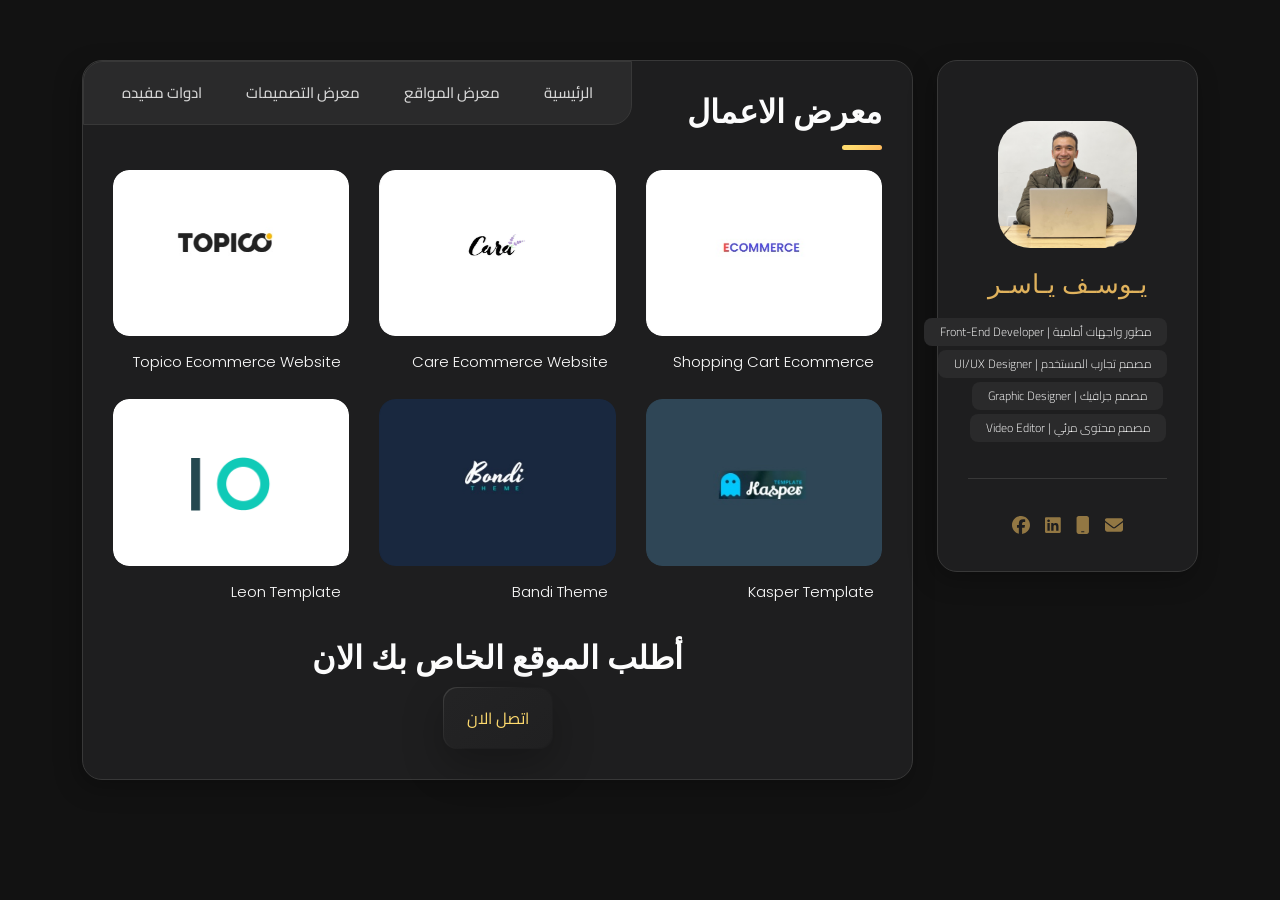
==== commit 2197530d: "Add files via upload" ====
--- a/business.html
+++ b/business.html
@@ -2,7 +2,7 @@
 <html lang="ar" dir="rtl">
   <head>
     <meta charset="utf-8" />
-    <title>Yossif Yaser | معرض الاعمال</title>
+    <title>Yossif Yaser | معرض اعمال المواقع</title>
 
     <!-- Google tag (gtag.js) -->
     <script
@@ -143,7 +143,10 @@
                 <ul class="nav">
                   <li class="nav__item"><a href="index.html">الرئيسية</a></li>
                   <li class="nav__item">
-                    <a href="business.html">معرض الاعمال</a>
+                    <a href="business.html">معرض المواقع</a>
+                  </li>
+                  <li class="nav__item">
+                    <a href="gallery.html">معرض التصميمات</a>
                   </li>
                   <li class="nav__item">
                     <a href="useful.html">ادوات مفيده</a>
@@ -273,207 +276,11 @@
                   </div>
                 </div>
               </div>
-              <!-- About -->
-              <div class="pb-0 pb-sm-2">
-                <h1 class="title title--h1 title__separate">كورسات وشهادات</h1>
-                <div
-                  class="gallery-grid js-masonry js-filter-container"
-                  style="position: relative; height: 761.952px"
-                >
-                  <div
-                    class="gutter-sizer"
-                    style="position: absolute; left: 0px; top: 0px"
-                  ></div>
-                  <!-- Item 1 -->
-                  <div class="gallery-grid__item category-design">
-                    <a
-                      href="images/certificate-1726600254371.jpg"
-                      download="true"
-                    >
-                      <div class="gallery-grid__image-wrap">
-                        <img
-                          class="gallery-grid__image cover ls-is-cached lazyloaded"
-                          src="images/certificate-1726600254371.jpg"
-                          alt=""
-                        />
-                      </div>
-                    </a>
-                  </div>
-                  <!-- Item 1 -->
-                  <div class="gallery-grid__item category-design">
-                    <a
-                      href="images/1729257562-324B573177D714D7.png"
-                      download="true"
-                    >
-                      <div class="gallery-grid__image-wrap">
-                        <img
-                          class="gallery-grid__image cover ls-is-cached lazyloaded"
-                          src="images/1729257562-324B573177D714D7.png"
-                          alt=""
-                        />
-                      </div>
-                    </a>
-                  </div>
-                  <!-- Item 1 -->
-                  <div class="gallery-grid__item category-design">
-                    <a href="images/Cetificate.jpg.png" download="true">
-                      <div class="gallery-grid__image-wrap">
-                        <img
-                          class="gallery-grid__image cover ls-is-cached lazyloaded"
-                          src="images/Cetificate.jpg.png"
-                          alt=""
-                        />
-                      </div>
-                    </a>
-                  </div>
-                  <!-- Item 1 -->
-                  <div class="gallery-grid__item category-design">
-                    <a
-                      href="images/1732730829-D4204AC3B4FE99E3.png"
-                      download="true"
-                    >
-                      <div class="gallery-grid__image-wrap">
-                        <img
-                          class="gallery-grid__image cover ls-is-cached lazyloaded"
-                          src="images/1732730829-D4204AC3B4FE99E3.png"
-                          alt=""
-                        />
-                      </div>
-                    </a>
-                  </div>
-                  <!-- Item 1 -->
-                  <div class="gallery-grid__item category-design">
-                    <a
-                      href="images/1732730836-D8220F4CFAC48092.png"
-                      download="true"
-                    >
-                      <div class="gallery-grid__image-wrap">
-                        <img
-                          class="gallery-grid__image cover ls-is-cached lazyloaded"
-                          src="images/1732730836-D8220F4CFAC48092.png"
-                          alt=""
-                        />
-                      </div>
-                    </a>
-                  </div>
-                  <!-- Item 1 -->
-                  <div class="gallery-grid__item category-design">
-                    <a
-                      href="images/1732730844-80A70A3ACD04CD51.png"
-                      download="true"
-                    >
-                      <div class="gallery-grid__image-wrap">
-                        <img
-                          class="gallery-grid__image cover ls-is-cached lazyloaded"
-                          src="images/1732730844-80A70A3ACD04CD51.png"
-                          alt=""
-                        />
-                      </div>
-                    </a>
-                  </div>
-                  <!-- Item 1 -->
-                  <div class="gallery-grid__item category-design">
-                    <a
-                      href="images/1732730850-55E0F701FCB40806.png"
-                      download="true"
-                    >
-                      <div class="gallery-grid__image-wrap">
-                        <img
-                          class="gallery-grid__image cover ls-is-cached lazyloaded"
-                          src="images/1732730850-55E0F701FCB40806.png"
-                          alt=""
-                        />
-                      </div>
-                    </a>
-                  </div>
-                  <!-- Item 1 -->
-                  <div class="gallery-grid__item category-design">
-                    <a
-                      href="images/1732730859-5D35369997E27829.png"
-                      download="true"
-                    >
-                      <div class="gallery-grid__image-wrap">
-                        <img
-                          class="gallery-grid__image cover ls-is-cached lazyloaded"
-                          src="images/1732730859-5D35369997E27829.png"
-                          alt=""
-                        />
-                      </div>
-                    </a>
-                  </div>
-                  <!-- Item 1 -->
-                  <div class="gallery-grid__item category-design">
-                    <a
-                      href="images/1732730865-9D73D9E335749D7F.png"
-                      download="true"
-                    >
-                      <div class="gallery-grid__image-wrap">
-                        <img
-                          class="gallery-grid__image cover ls-is-cached lazyloaded"
-                          src="images/1732730865-9D73D9E335749D7F.png"
-                          alt=""
-                        />
-                      </div>
-                    </a>
-                  </div>
-                  <!-- Item 1 -->
-                  <div class="gallery-grid__item category-design">
-                    <a
-                      href="images/1732733032-557DEE698CDEE76F.png"
-                      download="true"
-                    >
-                      <div class="gallery-grid__image-wrap">
-                        <img
-                          class="gallery-grid__image cover ls-is-cached lazyloaded"
-                          src="images/1732733032-557DEE698CDEE76F.png"
-                          alt=""
-                        />
-                      </div>
-                    </a>
-                  </div>
-                  <!-- Item 1 -->
-                  <div class="gallery-grid__item category-design">
-                    <a href="images/certificate (1).png" download="true">
-                      <div class="gallery-grid__image-wrap">
-                        <img
-                          class="gallery-grid__image cover ls-is-cached lazyloaded"
-                          src="images/certificate (1).png"
-                          alt=""
-                        />
-                      </div>
-                    </a>
-                  </div>
-                  <!-- Item 1 -->
-                  <div class="gallery-grid__item category-design">
-                    <a href="images/certificate (2).png" download="true">
-                      <div class="gallery-grid__image-wrap">
-                        <img
-                          class="gallery-grid__image cover ls-is-cached lazyloaded"
-                          src="images/certificate (2).png"
-                          alt=""
-                        />
-                      </div>
-                    </a>
-                  </div>
-                  <!-- Item 1 -->
-                  <div class="gallery-grid__item category-design">
-                    <a href="images/certificate.png" download="true">
-                      <div class="gallery-grid__image-wrap">
-                        <img
-                          class="gallery-grid__image cover ls-is-cached lazyloaded"
-                          src="images/certificate.png"
-                          alt=""
-                        />
-                      </div>
-                    </a>
-                  </div>
-                </div>
-              </div>
               <section class="order section__spacing text-center reveal">
                 <div class="container">
                   <div class="content">
                     <h2 class="heading mb-2 font-family-bold">
-                      أطلب الموقع او التصميمات الخاص بك الان
+                      أطلب الموقع الخاص بك الان
                     </h2>
                     <a href="https://wa.link/6zoz9a" class="btn">اتصل الان</a>
                   </div>
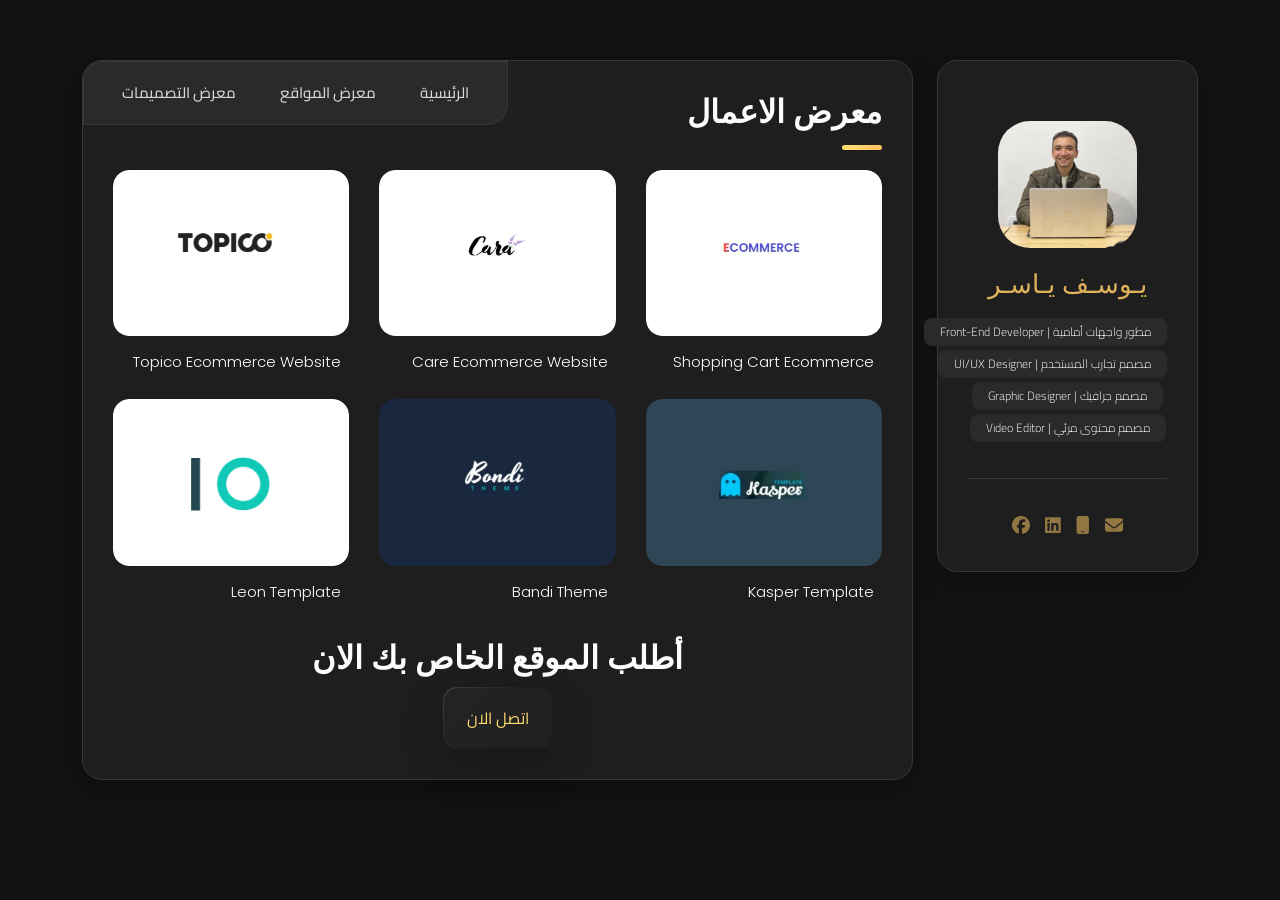
==== commit 31651f97: "Update business.html" ====
--- a/business.html
+++ b/business.html
@@ -148,10 +148,6 @@
                   <li class="nav__item">
                     <a href="gallery.html">معرض التصميمات</a>
                   </li>
-                  <li class="nav__item">
-                    <a href="useful.html">ادوات مفيده</a>
-                  </li>
-                  <!-- <li class="nav__item"><a href="blog.html">المدونة</a></li> -->
                 </ul>
               </div>
 
